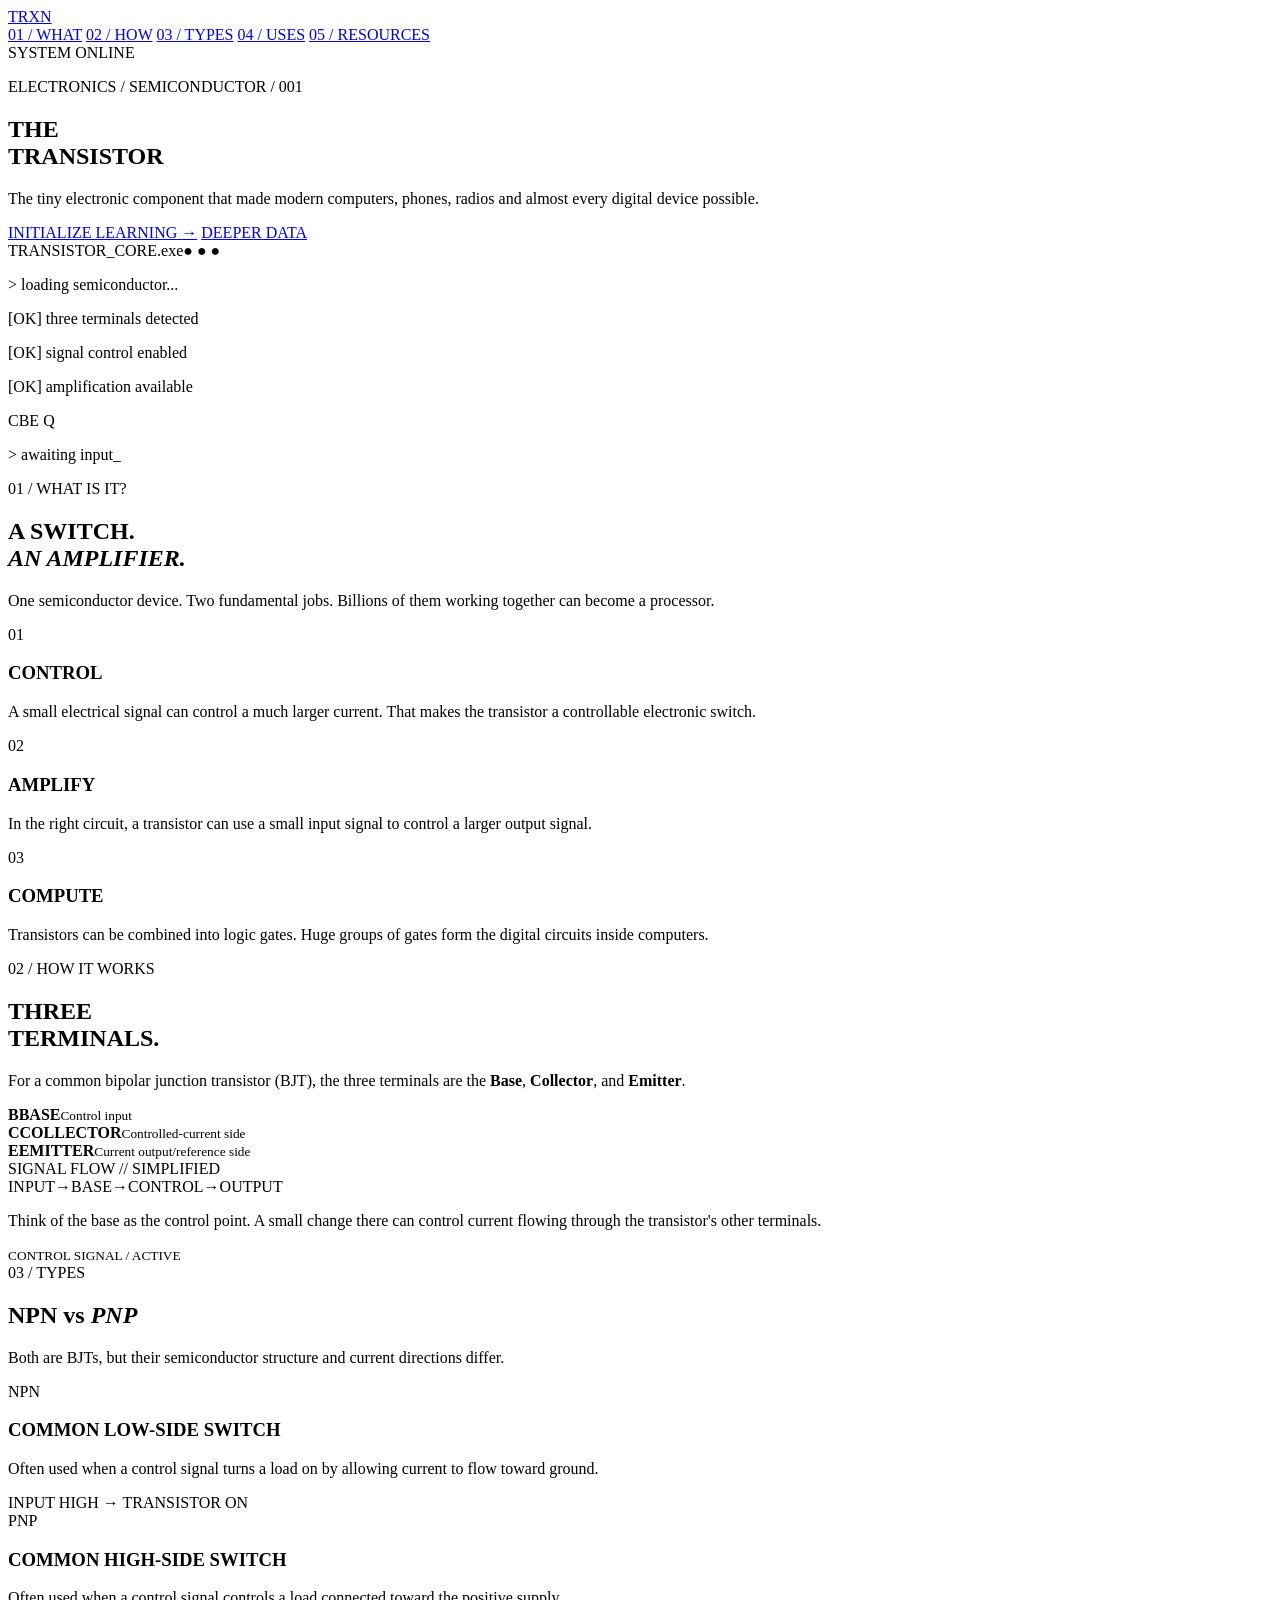
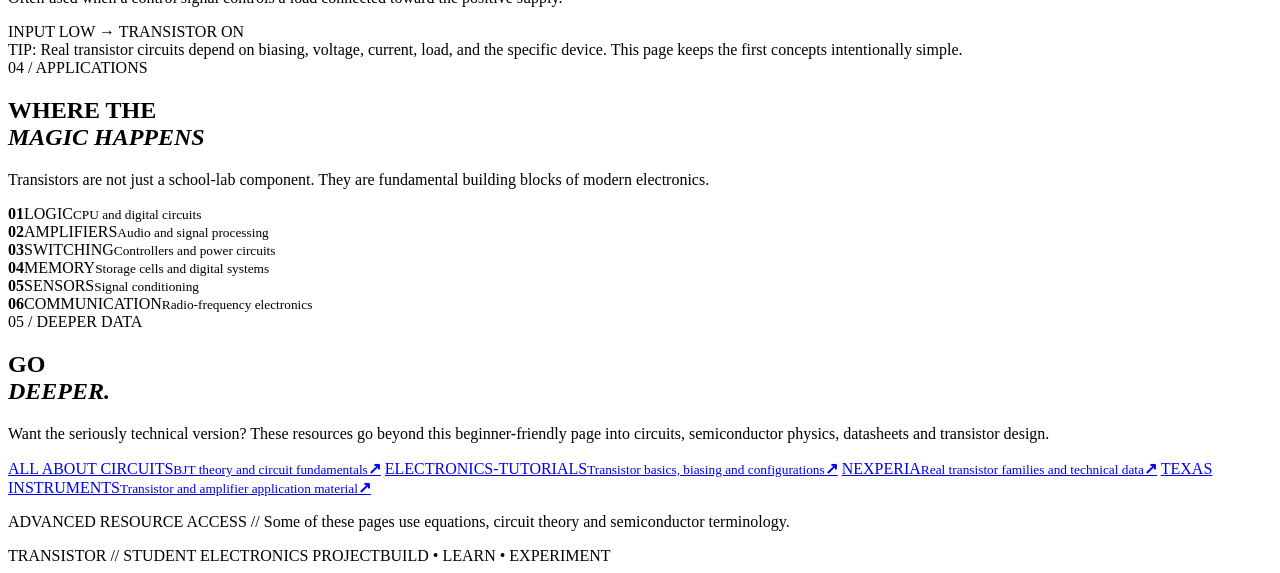
==== index.html @ f83e5922 "Build cyberpunk transistor info website" ====
<!doctype html>
<html lang="en">
<head>
  <meta charset="utf-8">
  <meta name="viewport" content="width=device-width, initial-scale=1">
  <meta name="description" content="A student-friendly interactive guide to transistors — what they are, how they work, NPN vs PNP, applications, and advanced resources.">
  <title>TRANSISTOR // ELECTRONICS CORE</title>
  <link rel="preconnect" href="https://fonts.googleapis.com">
  <link rel="preconnect" href="https://fonts.gstatic.com" crossorigin>
  <link href="https://fonts.googleapis.com/css2?family=Orbitron:wght@500;600;700;800&family=Space+Mono:wght@400;700&display=swap" rel="stylesheet">
  <link rel="stylesheet" href="style.css">
</head>
<body>
  <div class="scanlines" aria-hidden="true"></div>
  <div class="grid" aria-hidden="true"></div>

  <header class="topbar">
    <a class="brand" href="#top" aria-label="Transistor home">TR<span>XN</span></a>
    <nav>
      <a href="#what">01 / WHAT</a>
      <a href="#how">02 / HOW</a>
      <a href="#types">03 / TYPES</a>
      <a href="#uses">04 / USES</a>
      <a href="#resources">05 / RESOURCES</a>
    </nav>
    <div class="status"><i></i> SYSTEM ONLINE</div>
  </header>

  <main id="top">
    <section class="hero section-shell">
      <div class="hero-copy">
        <p class="eyebrow">ELECTRONICS / SEMICONDUCTOR / 001</p>
        <h1>THE<br><span>TRANSISTOR</span></h1>
        <p class="hero-text">The tiny electronic component that made modern computers, phones, radios and almost every digital device possible.</p>
        <div class="hero-actions">
          <a class="btn primary" href="#what">INITIALIZE LEARNING <b>→</b></a>
          <a class="btn" href="#resources">DEEPER DATA</a>
        </div>
      </div>
      <div class="hero-terminal">
        <div class="terminal-head"><span>TRANSISTOR_CORE.exe</span><span>● ● ●</span></div>
        <div class="terminal-body">
          <p><span class="prompt">&gt;</span> loading semiconductor...</p>
          <p><span class="ok">[OK]</span> three terminals detected</p>
          <p><span class="ok">[OK]</span> signal control enabled</p>
          <p><span class="ok">[OK]</span> amplification available</p>
          <div class="terminal-diagram" aria-label="Simplified transistor circuit diagram">
            <span class="wire w1"></span><span class="wire w2"></span><span class="wire w3"></span>
            <span class="node n1">C</span><span class="node n2">B</span><span class="node n3">E</span>
            <span class="component">Q</span>
          </div>
          <p class="cursor">&gt; awaiting input_</p>
        </div>
      </div>
    </section>

    <section id="what" class="content-section section-shell">
      <div class="section-label">01 / WHAT IS IT?</div>
      <div class="section-heading"><h2>A SWITCH.<br><em>AN AMPLIFIER.</em></h2><p>One semiconductor device. Two fundamental jobs. Billions of them working together can become a processor.</p></div>
      <div class="cards three">
        <article class="card accent-cyan"><span class="card-no">01</span><h3>CONTROL</h3><p>A small electrical signal can control a much larger current. That makes the transistor a controllable electronic switch.</p></article>
        <article class="card accent-purple"><span class="card-no">02</span><h3>AMPLIFY</h3><p>In the right circuit, a transistor can use a small input signal to control a larger output signal.</p></article>
        <article class="card accent-pink"><span class="card-no">03</span><h3>COMPUTE</h3><p>Transistors can be combined into logic gates. Huge groups of gates form the digital circuits inside computers.</p></article>
      </div>
    </section>

    <section id="how" class="content-section section-shell split">
      <div>
        <div class="section-label">02 / HOW IT WORKS</div>
        <h2>THREE<br><span>TERMINALS.</span></h2>
        <p class="lead">For a common bipolar junction transistor (BJT), the three terminals are the <strong>Base</strong>, <strong>Collector</strong>, and <strong>Emitter</strong>.</p>
        <div class="terminal-list">
          <div><b>B</b><span><strong>BASE</strong><small>Control input</small></span></div>
          <div><b>C</b><span><strong>COLLECTOR</strong><small>Controlled-current side</small></span></div>
          <div><b>E</b><span><strong>EMITTER</strong><small>Current output/reference side</small></span></div>
        </div>
      </div>
      <div class="explainer">
        <div class="explainer-top">SIGNAL FLOW // SIMPLIFIED</div>
        <div class="flow"><span>INPUT</span><b>→</b><span class="glow">BASE</span><b>→</b><span>CONTROL</span><b>→</b><span>OUTPUT</span></div>
        <p>Think of the base as the control point. A small change there can control current flowing through the transistor's other terminals.</p>
        <div class="meter"><span style="width:78%"></span></div>
        <small>CONTROL SIGNAL / ACTIVE</small>
      </div>
    </section>

    <section id="types" class="content-section section-shell">
      <div class="section-label">03 / TYPES</div>
      <div class="section-heading"><h2>NPN vs <em>PNP</em></h2><p>Both are BJTs, but their semiconductor structure and current directions differ.</p></div>
      <div class="compare">
        <article class="type-card"><div class="type-badge">NPN</div><h3>COMMON LOW-SIDE SWITCH</h3><p>Often used when a control signal turns a load on by allowing current to flow toward ground.</p><div class="mini-code">INPUT HIGH → TRANSISTOR ON</div></article>
        <article class="type-card"><div class="type-badge pnp">PNP</div><h3>COMMON HIGH-SIDE SWITCH</h3><p>Often used when a control signal controls a load connected toward the positive supply.</p><div class="mini-code">INPUT LOW → TRANSISTOR ON</div></article>
      </div>
      <div class="note">TIP: Real transistor circuits depend on biasing, voltage, current, load, and the specific device. This page keeps the first concepts intentionally simple.</div>
    </section>

    <section id="uses" class="content-section section-shell">
      <div class="section-label">04 / APPLICATIONS</div>
      <div class="section-heading"><h2>WHERE THE<br><em>MAGIC HAPPENS</em></h2><p>Transistors are not just a school-lab component. They are fundamental building blocks of modern electronics.</p></div>
      <div class="use-grid">
        <div class="use"><b>01</b><span>LOGIC</span><small>CPU and digital circuits</small></div>
        <div class="use"><b>02</b><span>AMPLIFIERS</span><small>Audio and signal processing</small></div>
        <div class="use"><b>03</b><span>SWITCHING</span><small>Controllers and power circuits</small></div>
        <div class="use"><b>04</b><span>MEMORY</span><small>Storage cells and digital systems</small></div>
        <div class="use"><b>05</b><span>SENSORS</span><small>Signal conditioning</small></div>
        <div class="use"><b>06</b><span>COMMUNICATION</span><small>Radio-frequency electronics</small></div>
      </div>
    </section>

    <section id="resources" class="content-section section-shell resources">
      <div class="section-label">05 / DEEPER DATA</div>
      <div class="section-heading"><h2>GO<br><em>DEEPER.</em></h2><p>Want the seriously technical version? These resources go beyond this beginner-friendly page into circuits, semiconductor physics, datasheets and transistor design.</p></div>
      <div class="resource-list">
        <a href="https://www.allaboutcircuits.com/textbook/semiconductors/chpt-4/bipolar-junction-transistors-bjt/" target="_blank" rel="noopener noreferrer"><span>ALL ABOUT CIRCUITS</span><small>BJT theory and circuit fundamentals</small><b>↗</b></a>
        <a href="https://www.electronics-tutorials.ws/transistor/tran_1.html" target="_blank" rel="noopener noreferrer"><span>ELECTRONICS-TUTORIALS</span><small>Transistor basics, biasing and configurations</small><b>↗</b></a>
        <a href="https://www.nexperia.com/products/bipolar-transistors.html" target="_blank" rel="noopener noreferrer"><span>NEXPERIA</span><small>Real transistor families and technical data</small><b>↗</b></a>
        <a href="https://www.ti.com/lit/pdf/sboa122" target="_blank" rel="noopener noreferrer"><span>TEXAS INSTRUMENTS</span><small>Transistor and amplifier application material</small><b>↗</b></a>
      </div>
      <p class="advanced-warning">ADVANCED RESOURCE ACCESS // Some of these pages use equations, circuit theory and semiconductor terminology.</p>
    </section>
  </main>

  <footer class="footer section-shell"><span>TRANSISTOR // STUDENT ELECTRONICS PROJECT</span><span>BUILD • LEARN • EXPERIMENT</span></footer>
  <script src="script.js"></script>
</body>
</html>
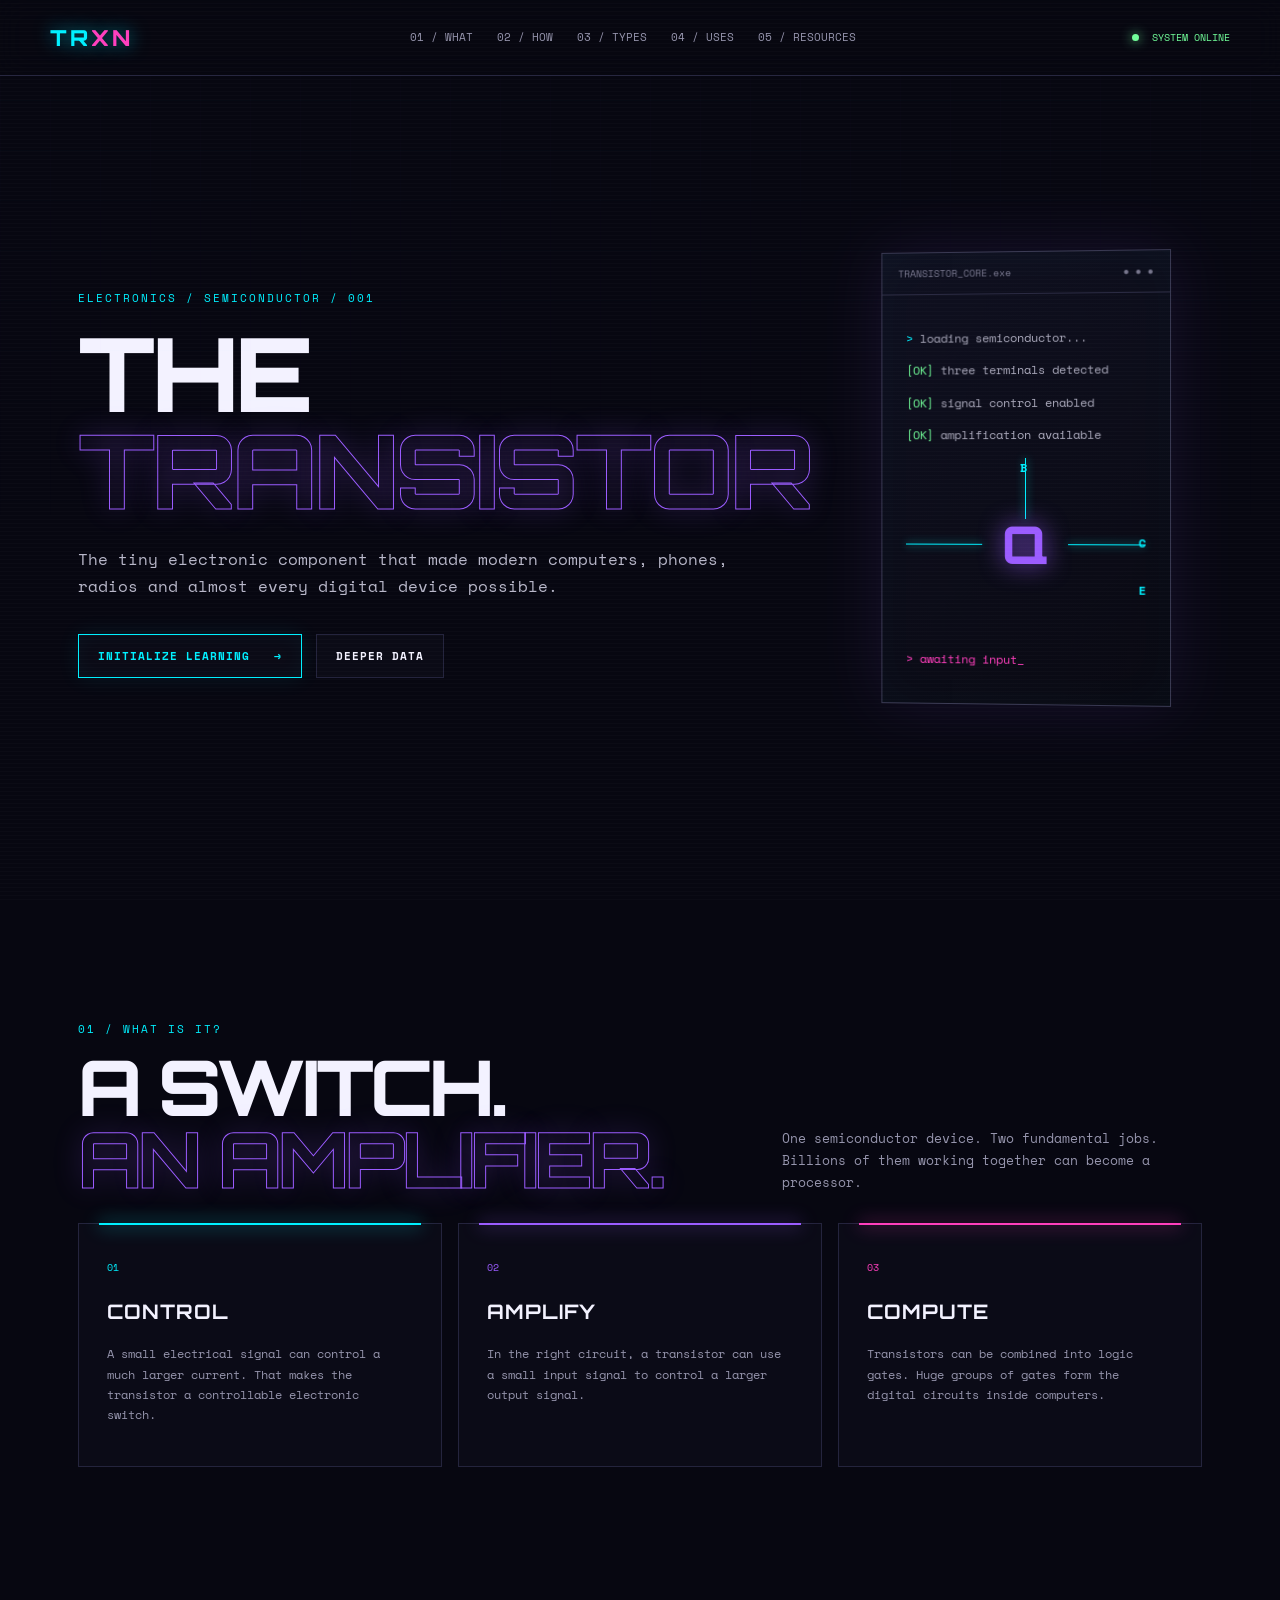
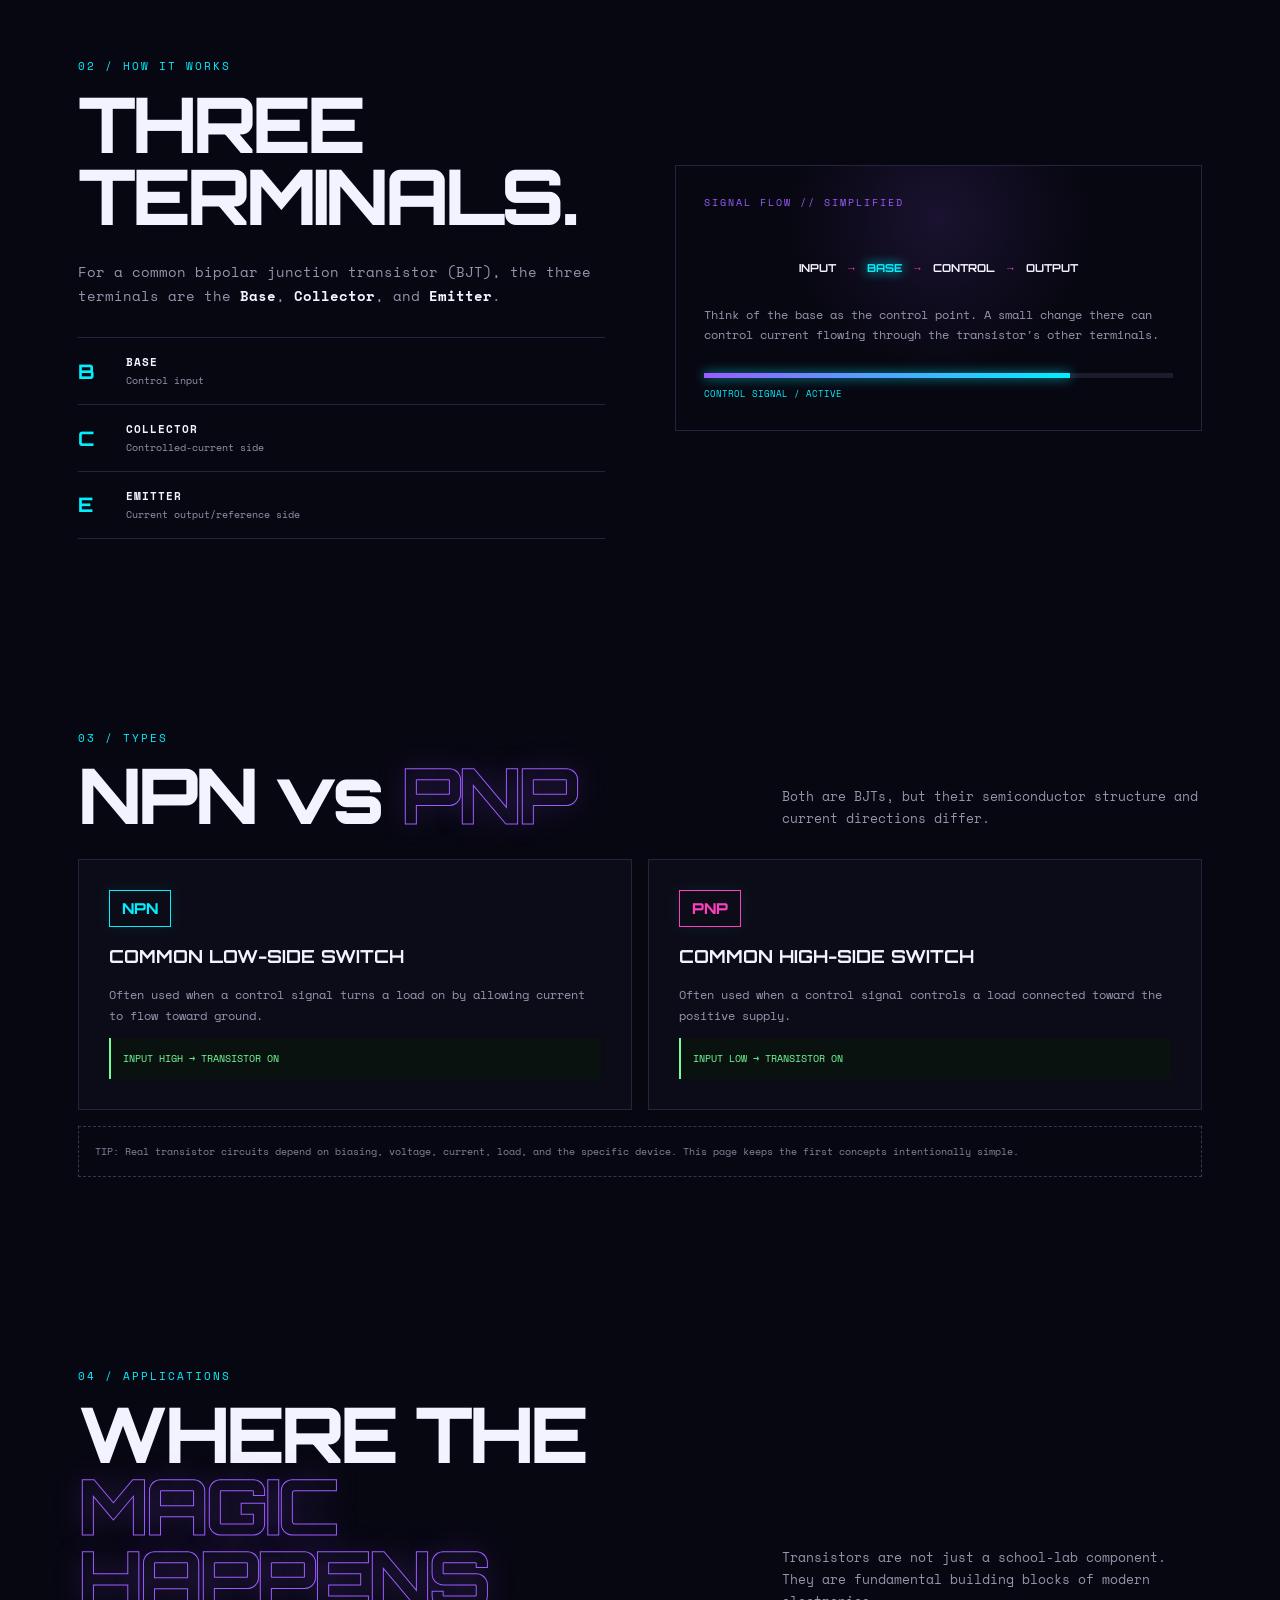
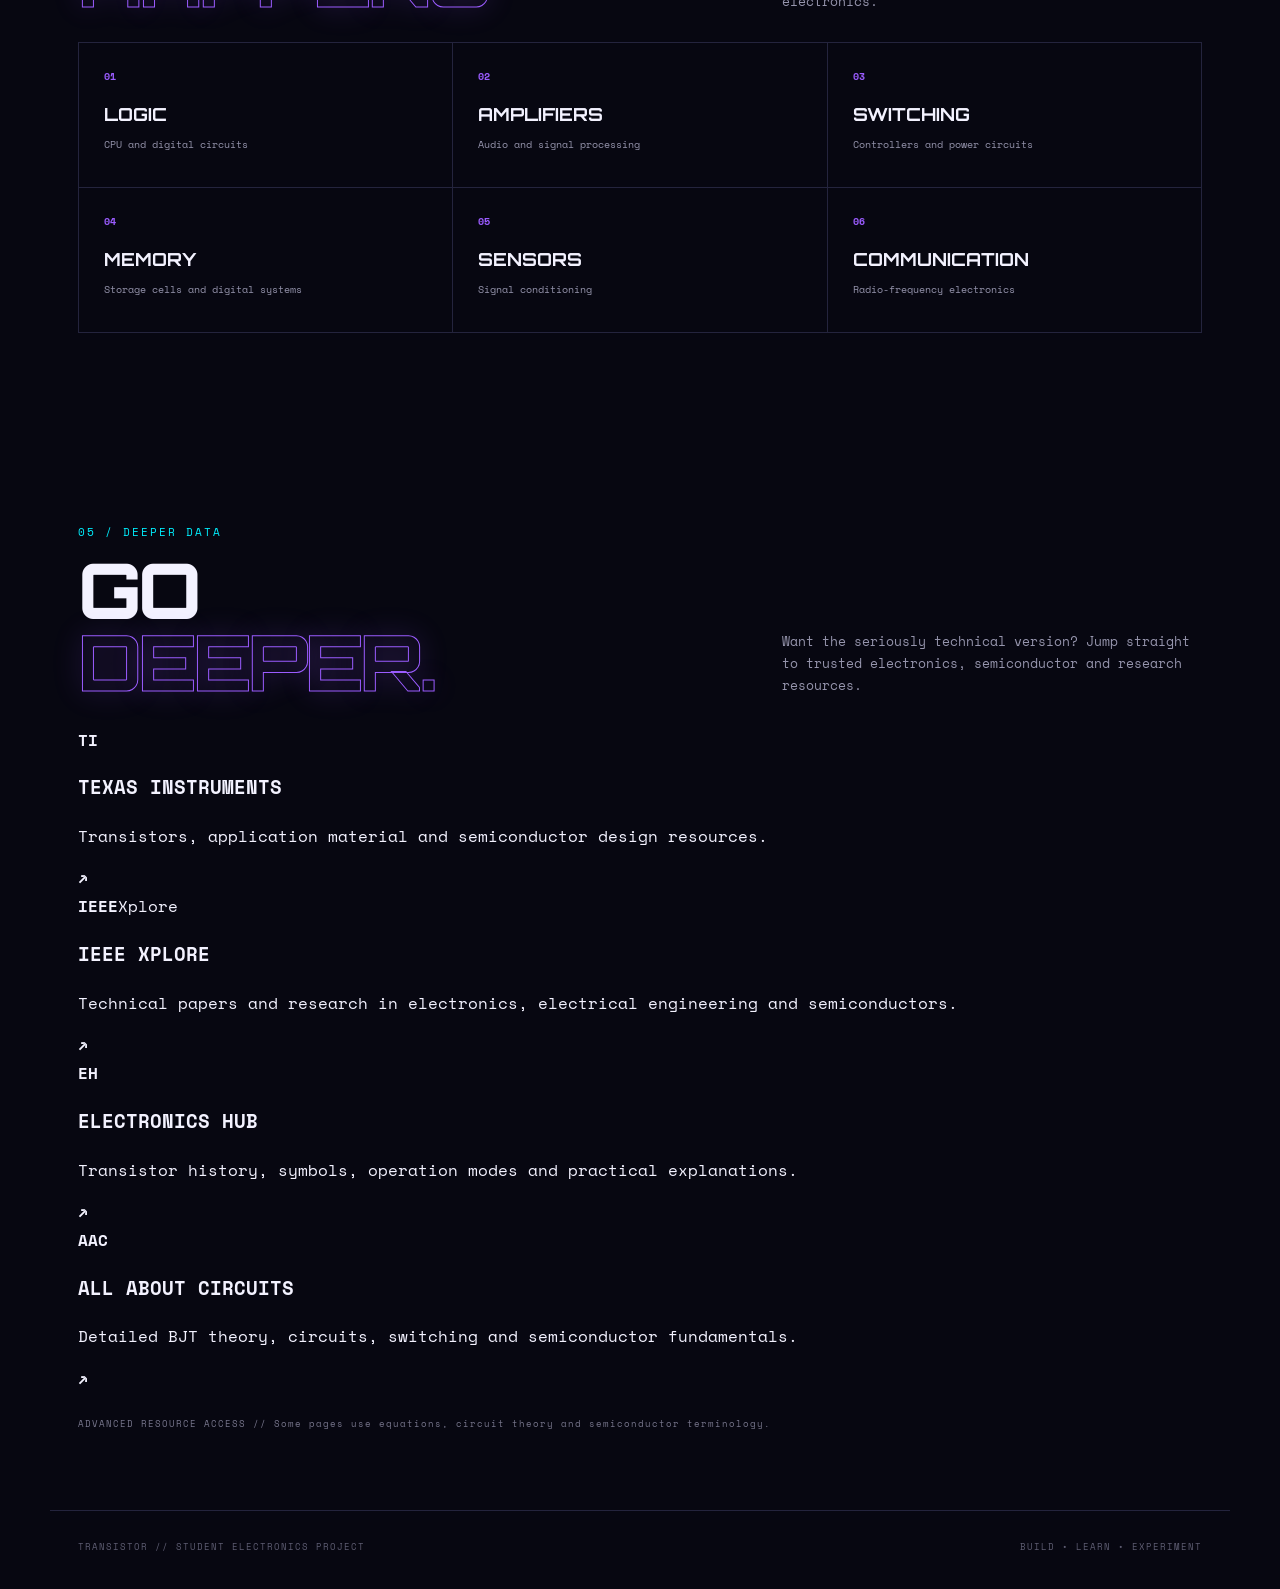
==== commit c97cd97a: "Restore cyberpunk resource cards with recognizable source logos" ====
--- a/index.html
+++ b/index.html
@@ -11,116 +11,19 @@
   <link rel="stylesheet" href="style.css">
 </head>
 <body>
-  <div class="scanlines" aria-hidden="true"></div>
-  <div class="grid" aria-hidden="true"></div>
-
-  <header class="topbar">
-    <a class="brand" href="#top" aria-label="Transistor home">TR<span>XN</span></a>
-    <nav>
-      <a href="#what">01 / WHAT</a>
-      <a href="#how">02 / HOW</a>
-      <a href="#types">03 / TYPES</a>
-      <a href="#uses">04 / USES</a>
-      <a href="#resources">05 / RESOURCES</a>
-    </nav>
-    <div class="status"><i></i> SYSTEM ONLINE</div>
-  </header>
-
+  <div class="scanlines" aria-hidden="true"></div><div class="grid" aria-hidden="true"></div>
+  <header class="topbar"><a class="brand" href="#top">TR<span>XN</span></a><nav><a href="#what">01 / WHAT</a><a href="#how">02 / HOW</a><a href="#types">03 / TYPES</a><a href="#uses">04 / USES</a><a href="#resources">05 / RESOURCES</a></nav><div class="status"><i></i> SYSTEM ONLINE</div></header>
   <main id="top">
-    <section class="hero section-shell">
-      <div class="hero-copy">
-        <p class="eyebrow">ELECTRONICS / SEMICONDUCTOR / 001</p>
-        <h1>THE<br><span>TRANSISTOR</span></h1>
-        <p class="hero-text">The tiny electronic component that made modern computers, phones, radios and almost every digital device possible.</p>
-        <div class="hero-actions">
-          <a class="btn primary" href="#what">INITIALIZE LEARNING <b>→</b></a>
-          <a class="btn" href="#resources">DEEPER DATA</a>
-        </div>
-      </div>
-      <div class="hero-terminal">
-        <div class="terminal-head"><span>TRANSISTOR_CORE.exe</span><span>● ● ●</span></div>
-        <div class="terminal-body">
-          <p><span class="prompt">&gt;</span> loading semiconductor...</p>
-          <p><span class="ok">[OK]</span> three terminals detected</p>
-          <p><span class="ok">[OK]</span> signal control enabled</p>
-          <p><span class="ok">[OK]</span> amplification available</p>
-          <div class="terminal-diagram" aria-label="Simplified transistor circuit diagram">
-            <span class="wire w1"></span><span class="wire w2"></span><span class="wire w3"></span>
-            <span class="node n1">C</span><span class="node n2">B</span><span class="node n3">E</span>
-            <span class="component">Q</span>
-          </div>
-          <p class="cursor">&gt; awaiting input_</p>
-        </div>
-      </div>
-    </section>
-
-    <section id="what" class="content-section section-shell">
-      <div class="section-label">01 / WHAT IS IT?</div>
-      <div class="section-heading"><h2>A SWITCH.<br><em>AN AMPLIFIER.</em></h2><p>One semiconductor device. Two fundamental jobs. Billions of them working together can become a processor.</p></div>
-      <div class="cards three">
-        <article class="card accent-cyan"><span class="card-no">01</span><h3>CONTROL</h3><p>A small electrical signal can control a much larger current. That makes the transistor a controllable electronic switch.</p></article>
-        <article class="card accent-purple"><span class="card-no">02</span><h3>AMPLIFY</h3><p>In the right circuit, a transistor can use a small input signal to control a larger output signal.</p></article>
-        <article class="card accent-pink"><span class="card-no">03</span><h3>COMPUTE</h3><p>Transistors can be combined into logic gates. Huge groups of gates form the digital circuits inside computers.</p></article>
-      </div>
-    </section>
-
-    <section id="how" class="content-section section-shell split">
-      <div>
-        <div class="section-label">02 / HOW IT WORKS</div>
-        <h2>THREE<br><span>TERMINALS.</span></h2>
-        <p class="lead">For a common bipolar junction transistor (BJT), the three terminals are the <strong>Base</strong>, <strong>Collector</strong>, and <strong>Emitter</strong>.</p>
-        <div class="terminal-list">
-          <div><b>B</b><span><strong>BASE</strong><small>Control input</small></span></div>
-          <div><b>C</b><span><strong>COLLECTOR</strong><small>Controlled-current side</small></span></div>
-          <div><b>E</b><span><strong>EMITTER</strong><small>Current output/reference side</small></span></div>
-        </div>
-      </div>
-      <div class="explainer">
-        <div class="explainer-top">SIGNAL FLOW // SIMPLIFIED</div>
-        <div class="flow"><span>INPUT</span><b>→</b><span class="glow">BASE</span><b>→</b><span>CONTROL</span><b>→</b><span>OUTPUT</span></div>
-        <p>Think of the base as the control point. A small change there can control current flowing through the transistor's other terminals.</p>
-        <div class="meter"><span style="width:78%"></span></div>
-        <small>CONTROL SIGNAL / ACTIVE</small>
-      </div>
-    </section>
-
-    <section id="types" class="content-section section-shell">
-      <div class="section-label">03 / TYPES</div>
-      <div class="section-heading"><h2>NPN vs <em>PNP</em></h2><p>Both are BJTs, but their semiconductor structure and current directions differ.</p></div>
-      <div class="compare">
-        <article class="type-card"><div class="type-badge">NPN</div><h3>COMMON LOW-SIDE SWITCH</h3><p>Often used when a control signal turns a load on by allowing current to flow toward ground.</p><div class="mini-code">INPUT HIGH → TRANSISTOR ON</div></article>
-        <article class="type-card"><div class="type-badge pnp">PNP</div><h3>COMMON HIGH-SIDE SWITCH</h3><p>Often used when a control signal controls a load connected toward the positive supply.</p><div class="mini-code">INPUT LOW → TRANSISTOR ON</div></article>
-      </div>
-      <div class="note">TIP: Real transistor circuits depend on biasing, voltage, current, load, and the specific device. This page keeps the first concepts intentionally simple.</div>
-    </section>
-
-    <section id="uses" class="content-section section-shell">
-      <div class="section-label">04 / APPLICATIONS</div>
-      <div class="section-heading"><h2>WHERE THE<br><em>MAGIC HAPPENS</em></h2><p>Transistors are not just a school-lab component. They are fundamental building blocks of modern electronics.</p></div>
-      <div class="use-grid">
-        <div class="use"><b>01</b><span>LOGIC</span><small>CPU and digital circuits</small></div>
-        <div class="use"><b>02</b><span>AMPLIFIERS</span><small>Audio and signal processing</small></div>
-        <div class="use"><b>03</b><span>SWITCHING</span><small>Controllers and power circuits</small></div>
-        <div class="use"><b>04</b><span>MEMORY</span><small>Storage cells and digital systems</small></div>
-        <div class="use"><b>05</b><span>SENSORS</span><small>Signal conditioning</small></div>
-        <div class="use"><b>06</b><span>COMMUNICATION</span><small>Radio-frequency electronics</small></div>
-      </div>
-    </section>
-
-    <section id="resources" class="content-section section-shell resources">
-      <div class="section-label">05 / DEEPER DATA</div>
-      <div class="section-heading"><h2>GO<br><em>DEEPER.</em></h2><p>Want the seriously technical version? These resources go beyond this beginner-friendly page into circuits, semiconductor physics, datasheets and transistor design.</p></div>
-      <div class="resource-list">
-        <a href="https://www.allaboutcircuits.com/textbook/semiconductors/chpt-4/bipolar-junction-transistors-bjt/" target="_blank" rel="noopener noreferrer"><span>ALL ABOUT CIRCUITS</span><small>BJT theory and circuit fundamentals</small><b>↗</b></a>
-        <a href="https://www.electronics-tutorials.ws/transistor/tran_1.html" target="_blank" rel="noopener noreferrer"><span>ELECTRONICS-TUTORIALS</span><small>Transistor basics, biasing and configurations</small><b>↗</b></a>
-        <a href="https://www.nexperia.com/products/bipolar-transistors.html" target="_blank" rel="noopener noreferrer"><span>NEXPERIA</span><small>Real transistor families and technical data</small><b>↗</b></a>
-        <a href="https://www.ti.com/lit/pdf/sboa122" target="_blank" rel="noopener noreferrer"><span>TEXAS INSTRUMENTS</span><small>Transistor and amplifier application material</small><b>↗</b></a>
-      </div>
-      <p class="advanced-warning">ADVANCED RESOURCE ACCESS // Some of these pages use equations, circuit theory and semiconductor terminology.</p>
-    </section>
-  </main>
-
-  <footer class="footer section-shell"><span>TRANSISTOR // STUDENT ELECTRONICS PROJECT</span><span>BUILD • LEARN • EXPERIMENT</span></footer>
-  <script src="script.js"></script>
-</body>
-</html>
+    <section class="hero section-shell"><div class="hero-copy"><p class="eyebrow">ELECTRONICS / SEMICONDUCTOR / 001</p><h1>THE<br><span>TRANSISTOR</span></h1><p class="hero-text">The tiny electronic component that made modern computers, phones, radios and almost every digital device possible.</p><div class="hero-actions"><a class="btn primary" href="#what">INITIALIZE LEARNING <b>→</b></a><a class="btn" href="#resources">DEEPER DATA</a></div></div><div class="hero-terminal"><div class="terminal-head"><span>TRANSISTOR_CORE.exe</span><span>● ● ●</span></div><div class="terminal-body"><p><span class="prompt">&gt;</span> loading semiconductor...</p><p><span class="ok">[OK]</span> three terminals detected</p><p><span class="ok">[OK]</span> signal control enabled</p><p><span class="ok">[OK]</span> amplification available</p><div class="terminal-diagram"><span class="wire w1"></span><span class="wire w2"></span><span class="wire w3"></span><span class="node n1">C</span><span class="node n2">B</span><span class="node n3">E</span><span class="component">Q</span></div><p class="cursor">&gt; awaiting input_</p></div></div></section>
+    <section id="what" class="content-section section-shell"><div class="section-label">01 / WHAT IS IT?</div><div class="section-heading"><h2>A SWITCH.<br><em>AN AMPLIFIER.</em></h2><p>One semiconductor device. Two fundamental jobs. Billions of them working together can become a processor.</p></div><div class="cards three"><article class="card accent-cyan"><span class="card-no">01</span><h3>CONTROL</h3><p>A small electrical signal can control a much larger current. That makes the transistor a controllable electronic switch.</p></article><article class="card accent-purple"><span class="card-no">02</span><h3>AMPLIFY</h3><p>In the right circuit, a transistor can use a small input signal to control a larger output signal.</p></article><article class="card accent-pink"><span class="card-no">03</span><h3>COMPUTE</h3><p>Transistors can be combined into logic gates. Huge groups of gates form the digital circuits inside computers.</p></article></div></section>
+    <section id="how" class="content-section section-shell split"><div><div class="section-label">02 / HOW IT WORKS</div><h2>THREE<br><span>TERMINALS.</span></h2><p class="lead">For a common bipolar junction transistor (BJT), the three terminals are the <strong>Base</strong>, <strong>Collector</strong>, and <strong>Emitter</strong>.</p><div class="terminal-list"><div><b>B</b><span><strong>BASE</strong><small>Control input</small></span></div><div><b>C</b><span><strong>COLLECTOR</strong><small>Controlled-current side</small></span></div><div><b>E</b><span><strong>EMITTER</strong><small>Current output/reference side</small></span></div></div></div><div class="explainer"><div class="explainer-top">SIGNAL FLOW // SIMPLIFIED</div><div class="flow"><span>INPUT</span><b>→</b><span class="glow">BASE</span><b>→</b><span>CONTROL</span><b>→</b><span>OUTPUT</span></div><p>Think of the base as the control point. A small change there can control current flowing through the transistor's other terminals.</p><div class="meter"><span style="width:78%"></span></div><small>CONTROL SIGNAL / ACTIVE</small></div></section>
+    <section id="types" class="content-section section-shell"><div class="section-label">03 / TYPES</div><div class="section-heading"><h2>NPN vs <em>PNP</em></h2><p>Both are BJTs, but their semiconductor structure and current directions differ.</p></div><div class="compare"><article class="type-card"><div class="type-badge">NPN</div><h3>COMMON LOW-SIDE SWITCH</h3><p>Often used when a control signal turns a load on by allowing current to flow toward ground.</p><div class="mini-code">INPUT HIGH → TRANSISTOR ON</div></article><article class="type-card"><div class="type-badge pnp">PNP</div><h3>COMMON HIGH-SIDE SWITCH</h3><p>Often used when a control signal controls a load connected toward the positive supply.</p><div class="mini-code">INPUT LOW → TRANSISTOR ON</div></article></div><div class="note">TIP: Real transistor circuits depend on biasing, voltage, current, load, and the specific device. This page keeps the first concepts intentionally simple.</div></section>
+    <section id="uses" class="content-section section-shell"><div class="section-label">04 / APPLICATIONS</div><div class="section-heading"><h2>WHERE THE<br><em>MAGIC HAPPENS</em></h2><p>Transistors are not just a school-lab component. They are fundamental building blocks of modern electronics.</p></div><div class="use-grid"><div class="use"><b>01</b><span>LOGIC</span><small>CPU and digital circuits</small></div><div class="use"><b>02</b><span>AMPLIFIERS</span><small>Audio and signal processing</small></div><div class="use"><b>03</b><span>SWITCHING</span><small>Controllers and power circuits</small></div><div class="use"><b>04</b><span>MEMORY</span><small>Storage cells and digital systems</small></div><div class="use"><b>05</b><span>SENSORS</span><small>Signal conditioning</small></div><div class="use"><b>06</b><span>COMMUNICATION</span><small>Radio-frequency electronics</small></div></div></section>
+    <section id="resources" class="content-section section-shell resources"><div class="section-label">05 / DEEPER DATA</div><div class="section-heading"><h2>GO<br><em>DEEPER.</em></h2><p>Want the seriously technical version? Jump straight to trusted electronics, semiconductor and research resources.</p></div><div class="resource-cards">
+      <a class="resource-card ti" href="https://www.ti.com/product-category/passive-discrete/transistors/overview.html" target="_blank" rel="noopener noreferrer"><div class="resource-logo"><strong>TI</strong></div><div><h3>TEXAS INSTRUMENTS</h3><p>Transistors, application material and semiconductor design resources.</p></div><b>↗</b></a>
+      <a class="resource-card ieee" href="https://ieeexplore.ieee.org/" target="_blank" rel="noopener noreferrer"><div class="resource-logo"><strong>IEEE</strong><span>Xplore</span></div><div><h3>IEEE XPLORE</h3><p>Technical papers and research in electronics, electrical engineering and semiconductors.</p></div><b>↗</b></a>
+      <a class="resource-card hub" href="https://www.electronicshub.org/introduction-to-transistors/" target="_blank" rel="noopener noreferrer"><div class="resource-logo"><strong>EH</strong></div><div><h3>ELECTRONICS HUB</h3><p>Transistor history, symbols, operation modes and practical explanations.</p></div><b>↗</b></a>
+      <a class="resource-card aac" href="https://www.allaboutcircuits.com/textbook/semiconductors/chpt-4/bipolar-junction-transistors-bjt/" target="_blank" rel="noopener noreferrer"><div class="resource-logo"><strong>AAC</strong></div><div><h3>ALL ABOUT CIRCUITS</h3><p>Detailed BJT theory, circuits, switching and semiconductor fundamentals.</p></div><b>↗</b></a>
+    </div><p class="advanced-warning">ADVANCED RESOURCE ACCESS // Some pages use equations, circuit theory and semiconductor terminology.</p></section>
+  </main><footer class="footer section-shell"><span>TRANSISTOR // STUDENT ELECTRONICS PROJECT</span><span>BUILD • LEARN • EXPERIMENT</span></footer><script src="script.js"></script>
+</body></html>
--- a/style.css
+++ b/style.css
@@ -0,0 +1 @@
+:root{--bg:#070711;--panel:#0d0d1a;--line:#24243d;--text:#f3f2ff;--muted:#9695ad;--cyan:#00f0ff;--purple:#9b5cff;--pink:#ff3fbd;--green:#72ff9a;--max:1180px}*{box-sizing:border-box}html{scroll-behavior:smooth}body{margin:0;background:var(--bg);color:var(--text);font-family:'Space Mono',monospace;line-height:1.7;overflow-x:hidden}a{color:inherit;text-decoration:none}.scanlines{position:fixed;inset:0;pointer-events:none;z-index:20;background:repeating-linear-gradient(0deg,rgba(255,255,255,.015) 0,rgba(255,255,255,.015) 1px,transparent 1px,transparent 4px);mix-blend-mode:screen}.grid{position:fixed;inset:0;pointer-events:none;opacity:.18;background-image:linear-gradient(rgba(0,240,255,.09) 1px,transparent 1px),linear-gradient(90deg,rgba(155,92,255,.09) 1px,transparent 1px);background-size:50px 50px;mask-image:linear-gradient(to bottom,black,transparent 75%)}.section-shell{max-width:var(--max);margin:auto;padding-left:28px;padding-right:28px}.topbar{height:76px;display:flex;align-items:center;justify-content:space-between;border-bottom:1px solid var(--line);padding:0 max(28px,calc((100vw - var(--max))/2));position:sticky;top:0;z-index:15;background:rgba(7,7,17,.86);backdrop-filter:blur(14px)}.brand{font:800 22px Orbitron;letter-spacing:3px;color:var(--cyan);text-shadow:0 0 18px rgba(0,240,255,.6)}.brand span{color:var(--pink)}nav{display:flex;gap:24px;font-size:11px;color:var(--muted)}nav a:hover{color:var(--cyan)}.status{font-size:10px;color:var(--green);white-space:nowrap}.status i{display:inline-block;width:7px;height:7px;background:var(--green);border-radius:50%;box-shadow:0 0 12px var(--green);margin-right:7px}.hero{min-height:calc(100vh - 76px);display:grid;grid-template-columns:1.1fr .9fr;gap:70px;align-items:center;padding-top:70px;padding-bottom:90px}.eyebrow,.section-label{font-size:11px;color:var(--cyan);letter-spacing:2px}.hero h1,.content-section h2{font:800 clamp(50px,8vw,105px)/.94 Orbitron;letter-spacing:-4px;margin:18px 0 28px}.hero h1 span,.content-section h2 em{font-style:normal;color:transparent;-webkit-text-stroke:1px var(--purple);text-shadow:0 0 30px rgba(155,92,255,.2)}.hero-text{max-width:650px;color:#b8b7c9;font-size:16px}.hero-actions{display:flex;gap:14px;margin-top:34px;flex-wrap:wrap}.btn{border:1px solid var(--line);padding:13px 19px;font:700 11px 'Space Mono';letter-spacing:1px;background:#0b0b16}.btn:hover{border-color:var(--cyan);box-shadow:0 0 22px rgba(0,240,255,.14)}.btn.primary{border-color:var(--cyan);color:var(--cyan);box-shadow:inset 0 0 20px rgba(0,240,255,.04),0 0 22px rgba(0,240,255,.08)}.btn.primary b{margin-left:16px}.hero-terminal{border:1px solid #393952;background:linear-gradient(145deg,#0f1020,#090912);box-shadow:0 0 60px rgba(155,92,255,.1),inset 0 0 50px rgba(0,240,255,.025);transform:perspective(900px) rotateY(-3deg)}.terminal-head{display:flex;justify-content:space-between;padding:12px 16px;border-bottom:1px solid #2b2b43;color:#77768d;font-size:10px}.terminal-body{padding:22px 24px;color:#aaa9bb;font-size:12px}.prompt,.ok{color:var(--cyan)}.ok{color:var(--green)}.terminal-diagram{height:180px;position:relative;margin:12px 0}.component{position:absolute;left:50%;top:48%;transform:translate(-50%,-50%);font:800 52px Orbitron;color:var(--purple);text-shadow:0 0 25px rgba(155,92,255,.8)}.wire{position:absolute;background:var(--cyan);box-shadow:0 0 9px var(--cyan)}.w1{width:32%;height:1px;left:0;top:48%}.w2{width:1px;height:34%;left:50%;top:0}.w3{width:32%;height:1px;right:0;top:48%}.node{position:absolute;color:var(--cyan);font-weight:bold}.n1{right:0;top:42%}.n2{left:48%;top:0}.n3{right:0;top:54%;transform:translateY(25px)}.cursor{color:var(--pink);animation:blink 1s steps(2,end) infinite}@keyframes blink{50%{opacity:.3}}.content-section{padding-top:120px;padding-bottom:70px}.section-heading{display:flex;align-items:end;justify-content:space-between;gap:50px}.section-heading p{max-width:420px;color:var(--muted);font-size:13px;margin-bottom:30px}.content-section h2{font-size:clamp(42px,6vw,78px);margin-top:12px}.cards{display:grid;gap:16px}.cards.three{grid-template-columns:repeat(3,1fr)}.card{background:rgba(13,13,26,.8);border:1px solid var(--line);padding:28px;min-height:220px;position:relative}.card:before{content:'';position:absolute;top:-1px;left:20px;right:20px;height:2px;background:currentColor;box-shadow:0 0 18px currentColor}.accent-cyan{color:var(--cyan)}.accent-purple{color:var(--purple)}.accent-pink{color:var(--pink)}.card h3{font:700 20px Orbitron;color:var(--text);letter-spacing:1px}.card p{color:var(--muted);font-size:12px}.card-no{font-size:10px;color:currentColor}.split{display:grid;grid-template-columns:1fr 1fr;gap:70px;align-items:center}.lead{color:var(--muted);font-size:14px;max-width:560px}.lead strong{color:var(--text)}.terminal-list{margin-top:30px;border-top:1px solid var(--line)}.terminal-list>div{display:flex;align-items:center;gap:18px;padding:15px 0;border-bottom:1px solid var(--line)}.terminal-list b{font:700 20px Orbitron;color:var(--cyan);width:30px}.terminal-list span{display:grid}.terminal-list strong{font-size:11px;letter-spacing:1px}.terminal-list small{color:var(--muted);font-size:10px}.explainer{border:1px solid var(--line);padding:28px;background:radial-gradient(circle at 50% 20%,rgba(155,92,255,.13),transparent 45%)}.explainer-top{font-size:10px;color:var(--purple);letter-spacing:2px}.flow{display:flex;align-items:center;justify-content:center;gap:10px;flex-wrap:wrap;margin:50px 0 30px;font:700 11px Orbitron}.flow b{color:var(--pink)}.flow .glow{color:var(--cyan);text-shadow:0 0 12px var(--cyan)}.explainer p{font-size:12px;color:var(--muted)}.meter{height:5px;background:#1c1c2d;margin-top:28px}.meter span{display:block;height:100%;background:linear-gradient(90deg,var(--purple),var(--cyan));box-shadow:0 0 12px rgba(0,240,255,.7)}.explainer>small{display:block;margin-top:8px;color:var(--cyan);font-size:9px}.compare{display:grid;grid-template-columns:1fr 1fr;gap:16px}.type-card{padding:30px;border:1px solid var(--line);background:#0c0c18}.type-badge{display:inline-block;padding:8px 12px;border:1px solid var(--cyan);color:var(--cyan);font:800 15px Orbitron;box-shadow:0 0 18px rgba(0,240,255,.08)}.type-badge.pnp{border-color:var(--pink);color:var(--pink)}.type-card h3{font:700 18px Orbitron}.type-card p{font-size:12px;color:var(--muted)}.mini-code{font-size:10px;color:var(--green);padding:12px;border-left:2px solid var(--green);background:#0a1210}.note{margin-top:16px;border:1px dashed #35354e;padding:16px;color:#858499;font-size:10px}.use-grid{display:grid;grid-template-columns:repeat(3,1fr);border-top:1px solid var(--line);border-left:1px solid var(--line)}.use{padding:25px;border-right:1px solid var(--line);border-bottom:1px solid var(--line);min-height:145px}.use b{display:block;color:var(--purple);font-size:10px}.use span{display:block;font:700 18px Orbitron;margin:18px 0 4px}.use small{color:var(--muted);font-size:10px}.resource-list{border-top:1px solid var(--line)}.resource-list a{display:grid;grid-template-columns:1fr 1.3fr 30px;align-items:center;gap:20px;padding:20px 0;border-bottom:1px solid var(--line)}.resource-list a:hover{padding-left:12px;border-color:var(--cyan);color:var(--cyan);transition:.2s}.resource-list span{font:700 13px Orbitron}.resource-list small{color:var(--muted);font-size:10px}.resource-list b{font-size:20px;text-align:right}.advanced-warning{font-size:9px;color:#77768c;letter-spacing:1px;margin-top:22px}.footer{border-top:1px solid var(--line);padding-top:28px;padding-bottom:35px;display:flex;justify-content:space-between;color:#5e5d72;font-size:9px;letter-spacing:1px}@media(max-width:850px){nav{display:none}.status{font-size:8px}.hero{grid-template-columns:1fr;gap:35px;padding-top:55px}.hero-terminal{transform:none}.section-heading{display:block}.cards.three,.compare,.use-grid,.split{grid-template-columns:1fr}.content-section{padding-top:85px}.resource-list a{grid-template-columns:1fr 30px}.resource-list small{display:none}.footer{display:block}.footer span{display:block;margin-bottom:8px}}@media(max-width:480px){.section-shell{padding-left:18px;padding-right:18px}.topbar{padding:0 18px}.hero h1{font-size:52px}.content-section h2{font-size:43px;letter-spacing:-2px}.hero-text{font-size:13px}.hero-actions{display:grid}.btn{text-align:center}.terminal-body{padding:18px 14px}}
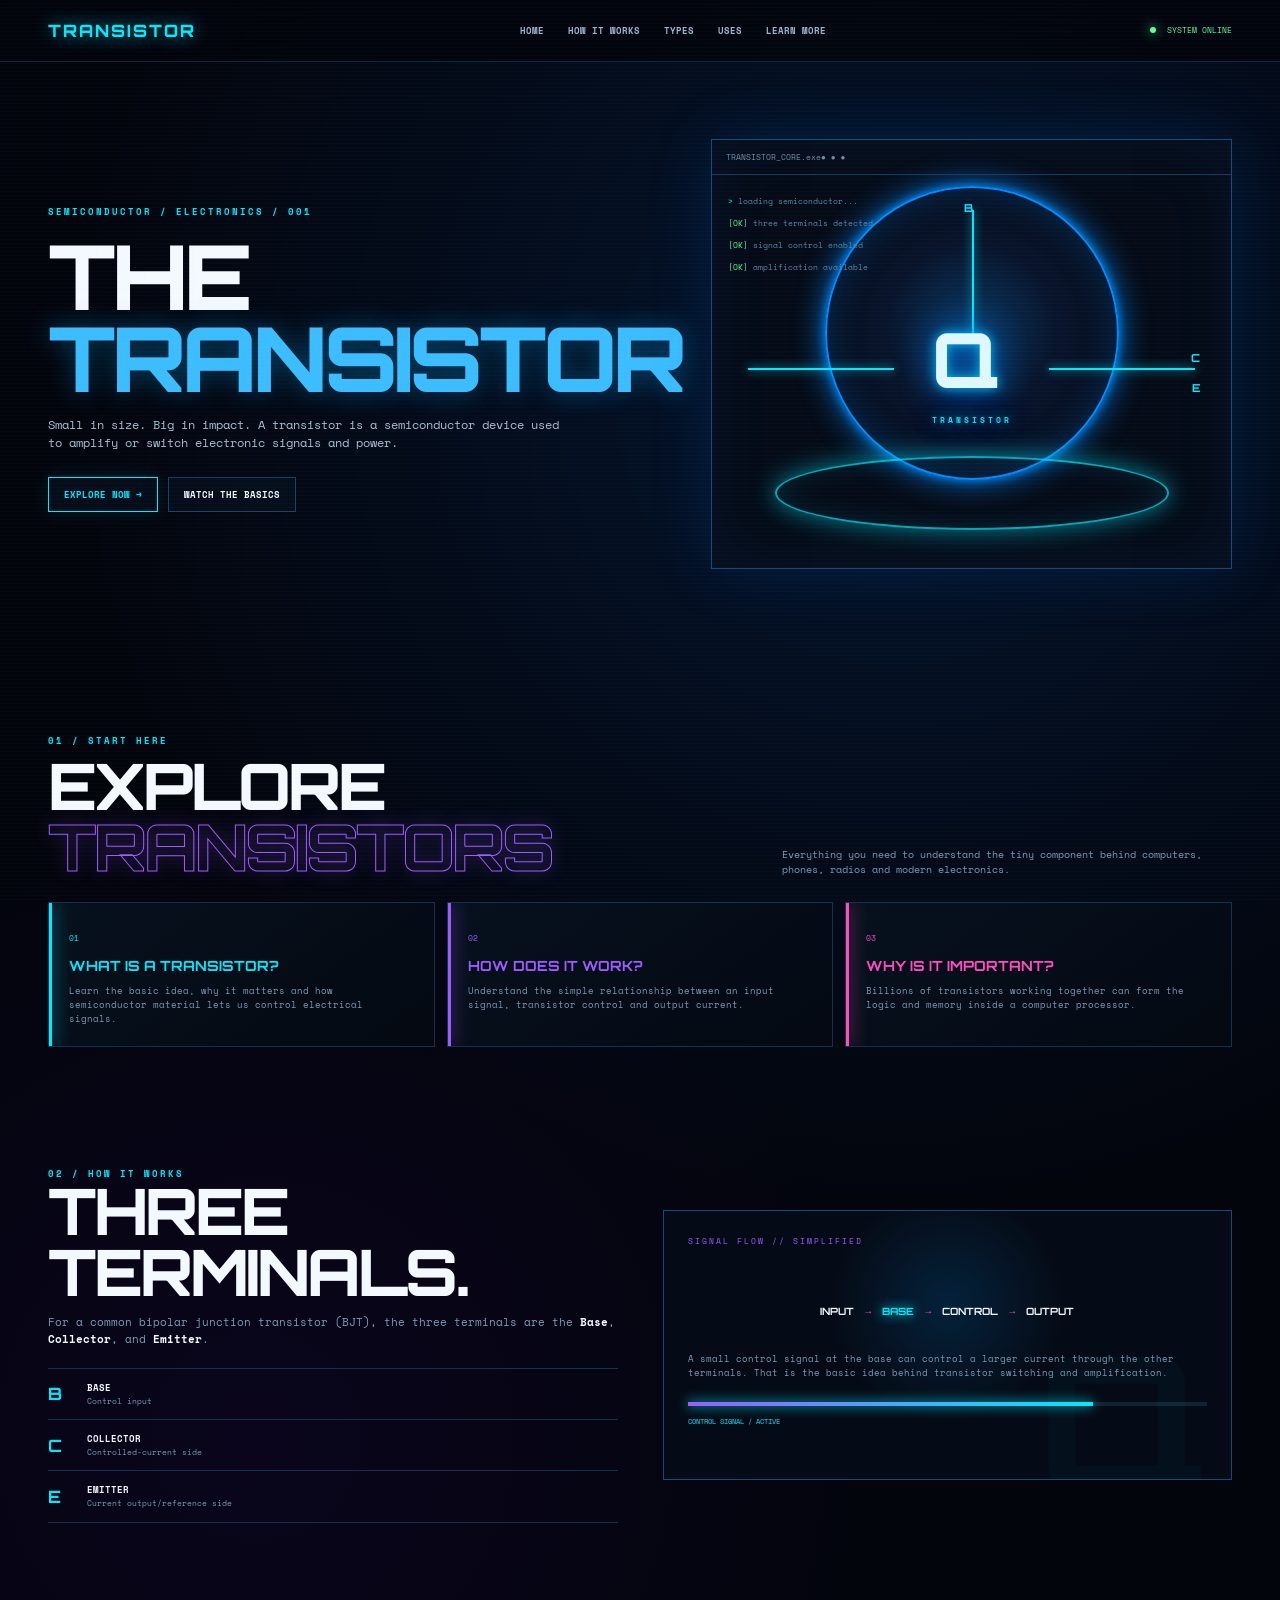
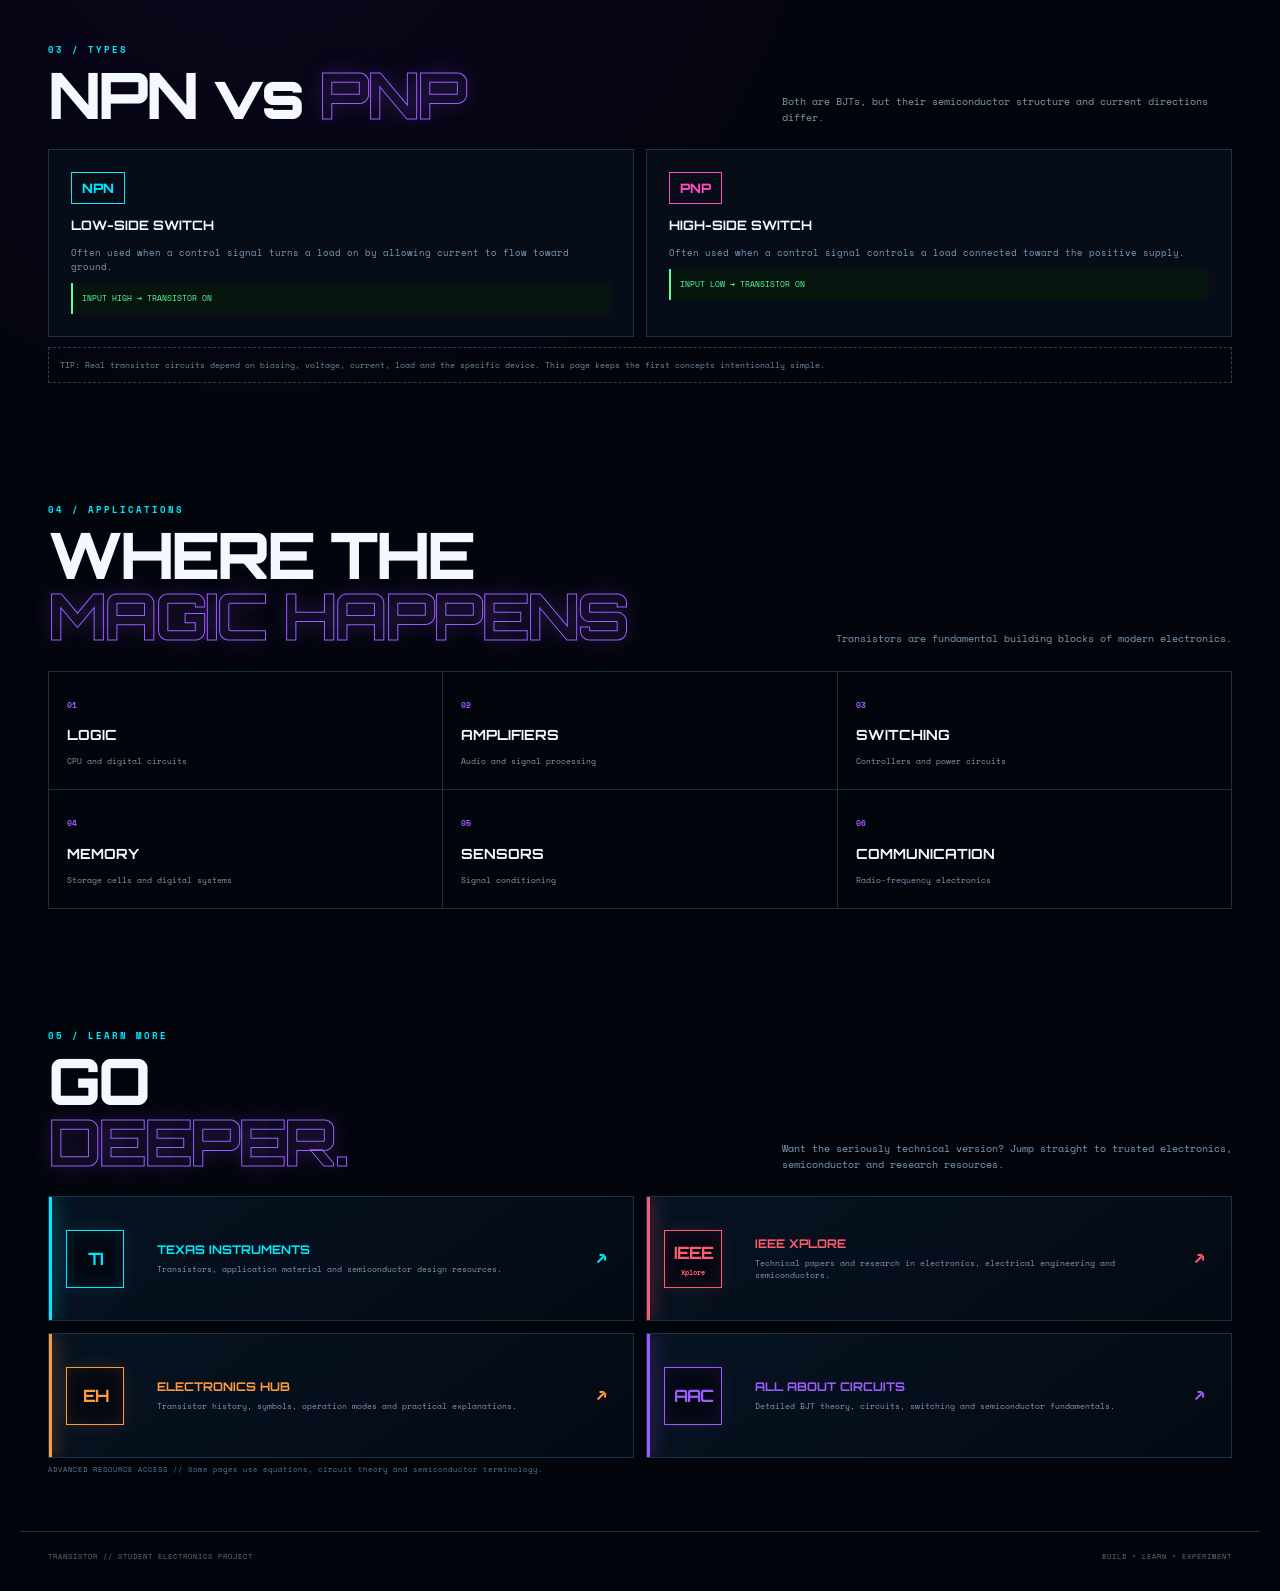
==== commit 04c11e16: "Match cyberpunk electronics reference layout" ====
--- a/index.html
+++ b/index.html
@@ -8,22 +8,17 @@
   <link rel="preconnect" href="https://fonts.googleapis.com">
   <link rel="preconnect" href="https://fonts.gstatic.com" crossorigin>
   <link href="https://fonts.googleapis.com/css2?family=Orbitron:wght@500;600;700;800&family=Space+Mono:wght@400;700&display=swap" rel="stylesheet">
-  <link rel="stylesheet" href="style.css">
+  <link rel="stylesheet" href="style2.css">
 </head>
 <body>
-  <div class="scanlines" aria-hidden="true"></div><div class="grid" aria-hidden="true"></div>
-  <header class="topbar"><a class="brand" href="#top">TR<span>XN</span></a><nav><a href="#what">01 / WHAT</a><a href="#how">02 / HOW</a><a href="#types">03 / TYPES</a><a href="#uses">04 / USES</a><a href="#resources">05 / RESOURCES</a></nav><div class="status"><i></i> SYSTEM ONLINE</div></header>
+  <div class="grid" aria-hidden="true"></div>
+  <header class="topbar"><div class="section-shell" style="width:100%;display:flex;align-items:center;justify-content:space-between"><a class="brand" href="#top">TRANSISTOR</a><nav><a href="#what">HOME</a><a href="#how">HOW IT WORKS</a><a href="#types">TYPES</a><a href="#uses">USES</a><a href="#resources">LEARN MORE</a></nav><div class="status"><i></i> SYSTEM ONLINE</div></div></header>
   <main id="top">
-    <section class="hero section-shell"><div class="hero-copy"><p class="eyebrow">ELECTRONICS / SEMICONDUCTOR / 001</p><h1>THE<br><span>TRANSISTOR</span></h1><p class="hero-text">The tiny electronic component that made modern computers, phones, radios and almost every digital device possible.</p><div class="hero-actions"><a class="btn primary" href="#what">INITIALIZE LEARNING <b>→</b></a><a class="btn" href="#resources">DEEPER DATA</a></div></div><div class="hero-terminal"><div class="terminal-head"><span>TRANSISTOR_CORE.exe</span><span>● ● ●</span></div><div class="terminal-body"><p><span class="prompt">&gt;</span> loading semiconductor...</p><p><span class="ok">[OK]</span> three terminals detected</p><p><span class="ok">[OK]</span> signal control enabled</p><p><span class="ok">[OK]</span> amplification available</p><div class="terminal-diagram"><span class="wire w1"></span><span class="wire w2"></span><span class="wire w3"></span><span class="node n1">C</span><span class="node n2">B</span><span class="node n3">E</span><span class="component">Q</span></div><p class="cursor">&gt; awaiting input_</p></div></div></section>
-    <section id="what" class="content-section section-shell"><div class="section-label">01 / WHAT IS IT?</div><div class="section-heading"><h2>A SWITCH.<br><em>AN AMPLIFIER.</em></h2><p>One semiconductor device. Two fundamental jobs. Billions of them working together can become a processor.</p></div><div class="cards three"><article class="card accent-cyan"><span class="card-no">01</span><h3>CONTROL</h3><p>A small electrical signal can control a much larger current. That makes the transistor a controllable electronic switch.</p></article><article class="card accent-purple"><span class="card-no">02</span><h3>AMPLIFY</h3><p>In the right circuit, a transistor can use a small input signal to control a larger output signal.</p></article><article class="card accent-pink"><span class="card-no">03</span><h3>COMPUTE</h3><p>Transistors can be combined into logic gates. Huge groups of gates form the digital circuits inside computers.</p></article></div></section>
-    <section id="how" class="content-section section-shell split"><div><div class="section-label">02 / HOW IT WORKS</div><h2>THREE<br><span>TERMINALS.</span></h2><p class="lead">For a common bipolar junction transistor (BJT), the three terminals are the <strong>Base</strong>, <strong>Collector</strong>, and <strong>Emitter</strong>.</p><div class="terminal-list"><div><b>B</b><span><strong>BASE</strong><small>Control input</small></span></div><div><b>C</b><span><strong>COLLECTOR</strong><small>Controlled-current side</small></span></div><div><b>E</b><span><strong>EMITTER</strong><small>Current output/reference side</small></span></div></div></div><div class="explainer"><div class="explainer-top">SIGNAL FLOW // SIMPLIFIED</div><div class="flow"><span>INPUT</span><b>→</b><span class="glow">BASE</span><b>→</b><span>CONTROL</span><b>→</b><span>OUTPUT</span></div><p>Think of the base as the control point. A small change there can control current flowing through the transistor's other terminals.</p><div class="meter"><span style="width:78%"></span></div><small>CONTROL SIGNAL / ACTIVE</small></div></section>
-    <section id="types" class="content-section section-shell"><div class="section-label">03 / TYPES</div><div class="section-heading"><h2>NPN vs <em>PNP</em></h2><p>Both are BJTs, but their semiconductor structure and current directions differ.</p></div><div class="compare"><article class="type-card"><div class="type-badge">NPN</div><h3>COMMON LOW-SIDE SWITCH</h3><p>Often used when a control signal turns a load on by allowing current to flow toward ground.</p><div class="mini-code">INPUT HIGH → TRANSISTOR ON</div></article><article class="type-card"><div class="type-badge pnp">PNP</div><h3>COMMON HIGH-SIDE SWITCH</h3><p>Often used when a control signal controls a load connected toward the positive supply.</p><div class="mini-code">INPUT LOW → TRANSISTOR ON</div></article></div><div class="note">TIP: Real transistor circuits depend on biasing, voltage, current, load, and the specific device. This page keeps the first concepts intentionally simple.</div></section>
-    <section id="uses" class="content-section section-shell"><div class="section-label">04 / APPLICATIONS</div><div class="section-heading"><h2>WHERE THE<br><em>MAGIC HAPPENS</em></h2><p>Transistors are not just a school-lab component. They are fundamental building blocks of modern electronics.</p></div><div class="use-grid"><div class="use"><b>01</b><span>LOGIC</span><small>CPU and digital circuits</small></div><div class="use"><b>02</b><span>AMPLIFIERS</span><small>Audio and signal processing</small></div><div class="use"><b>03</b><span>SWITCHING</span><small>Controllers and power circuits</small></div><div class="use"><b>04</b><span>MEMORY</span><small>Storage cells and digital systems</small></div><div class="use"><b>05</b><span>SENSORS</span><small>Signal conditioning</small></div><div class="use"><b>06</b><span>COMMUNICATION</span><small>Radio-frequency electronics</small></div></div></section>
-    <section id="resources" class="content-section section-shell resources"><div class="section-label">05 / DEEPER DATA</div><div class="section-heading"><h2>GO<br><em>DEEPER.</em></h2><p>Want the seriously technical version? Jump straight to trusted electronics, semiconductor and research resources.</p></div><div class="resource-cards">
-      <a class="resource-card ti" href="https://www.ti.com/product-category/passive-discrete/transistors/overview.html" target="_blank" rel="noopener noreferrer"><div class="resource-logo"><strong>TI</strong></div><div><h3>TEXAS INSTRUMENTS</h3><p>Transistors, application material and semiconductor design resources.</p></div><b>↗</b></a>
-      <a class="resource-card ieee" href="https://ieeexplore.ieee.org/" target="_blank" rel="noopener noreferrer"><div class="resource-logo"><strong>IEEE</strong><span>Xplore</span></div><div><h3>IEEE XPLORE</h3><p>Technical papers and research in electronics, electrical engineering and semiconductors.</p></div><b>↗</b></a>
-      <a class="resource-card hub" href="https://www.electronicshub.org/introduction-to-transistors/" target="_blank" rel="noopener noreferrer"><div class="resource-logo"><strong>EH</strong></div><div><h3>ELECTRONICS HUB</h3><p>Transistor history, symbols, operation modes and practical explanations.</p></div><b>↗</b></a>
-      <a class="resource-card aac" href="https://www.allaboutcircuits.com/textbook/semiconductors/chpt-4/bipolar-junction-transistors-bjt/" target="_blank" rel="noopener noreferrer"><div class="resource-logo"><strong>AAC</strong></div><div><h3>ALL ABOUT CIRCUITS</h3><p>Detailed BJT theory, circuits, switching and semiconductor fundamentals.</p></div><b>↗</b></a>
-    </div><p class="advanced-warning">ADVANCED RESOURCE ACCESS // Some pages use equations, circuit theory and semiconductor terminology.</p></section>
+    <section class="hero section-shell"><div class="hero-copy"><p class="eyebrow">SEMICONDUCTOR / ELECTRONICS / 001</p><h1>THE<br><span>TRANSISTOR</span></h1><p class="hero-text">Small in size. Big in impact. A transistor is a semiconductor device used to amplify or switch electronic signals and power.</p><div class="hero-actions"><a class="btn primary" href="#what">EXPLORE NOW →</a><a class="btn" href="#how">WATCH THE BASICS</a></div></div><div class="hero-terminal"><div class="terminal-head"><span>TRANSISTOR_CORE.exe</span><span>● ● ●</span></div><div class="terminal-body"><p><span class="prompt">&gt;</span> loading semiconductor...</p><p><span class="ok">[OK]</span> three terminals detected</p><p><span class="ok">[OK]</span> signal control enabled</p><p><span class="ok">[OK]</span> amplification available</p><div class="terminal-diagram"><span class="wire w1"></span><span class="wire w2"></span><span class="wire w3"></span><span class="node n1">C</span><span class="node n2">B</span><span class="node n3">E</span><span class="component">Q</span></div><p class="cursor">&gt; semiconductor online_</p></div></div></section>
+    <section id="what" class="content-section section-shell"><div class="section-label">01 / START HERE</div><div class="section-heading"><h2>EXPLORE<br><em>TRANSISTORS</em></h2><p>Everything you need to understand the tiny component behind computers, phones, radios and modern electronics.</p></div><div class="cards three"><article class="card accent-cyan"><span class="card-no">01</span><h3>WHAT IS A TRANSISTOR?</h3><p>Learn the basic idea, why it matters and how semiconductor material lets us control electrical signals.</p></article><article class="card accent-purple"><span class="card-no">02</span><h3>HOW DOES IT WORK?</h3><p>Understand the simple relationship between an input signal, transistor control and output current.</p></article><article class="card accent-pink"><span class="card-no">03</span><h3>WHY IS IT IMPORTANT?</h3><p>Billions of transistors working together can form the logic and memory inside a computer processor.</p></article></div></section>
+    <section id="how" class="content-section section-shell split"><div><div class="section-label">02 / HOW IT WORKS</div><h2>THREE<br><span>TERMINALS.</span></h2><p class="lead">For a common bipolar junction transistor (BJT), the three terminals are the <strong>Base</strong>, <strong>Collector</strong>, and <strong>Emitter</strong>.</p><div class="terminal-list"><div><b>B</b><span><strong>BASE</strong><small>Control input</small></span></div><div><b>C</b><span><strong>COLLECTOR</strong><small>Controlled-current side</small></span></div><div><b>E</b><span><strong>EMITTER</strong><small>Current output/reference side</small></span></div></div></div><div class="explainer"><div class="explainer-top">SIGNAL FLOW // SIMPLIFIED</div><div class="flow"><span>INPUT</span><b>→</b><span class="glow">BASE</span><b>→</b><span>CONTROL</span><b>→</b><span>OUTPUT</span></div><p>A small control signal at the base can control a larger current through the other terminals. That is the basic idea behind transistor switching and amplification.</p><div class="meter"><span style="width:78%"></span></div><small>CONTROL SIGNAL / ACTIVE</small></div></section>
+    <section id="types" class="content-section section-shell"><div class="section-label">03 / TYPES</div><div class="section-heading"><h2>NPN vs <em>PNP</em></h2><p>Both are BJTs, but their semiconductor structure and current directions differ.</p></div><div class="compare"><article class="type-card"><div class="type-badge">NPN</div><h3>LOW-SIDE SWITCH</h3><p>Often used when a control signal turns a load on by allowing current to flow toward ground.</p><div class="mini-code">INPUT HIGH → TRANSISTOR ON</div></article><article class="type-card"><div class="type-badge pnp">PNP</div><h3>HIGH-SIDE SWITCH</h3><p>Often used when a control signal controls a load connected toward the positive supply.</p><div class="mini-code">INPUT LOW → TRANSISTOR ON</div></article></div><div class="note">TIP: Real transistor circuits depend on biasing, voltage, current, load and the specific device. This page keeps the first concepts intentionally simple.</div></section>
+    <section id="uses" class="content-section section-shell"><div class="section-label">04 / APPLICATIONS</div><div class="section-heading"><h2>WHERE THE<br><em>MAGIC HAPPENS</em></h2><p>Transistors are fundamental building blocks of modern electronics.</p></div><div class="use-grid"><div class="use"><b>01</b><span>LOGIC</span><small>CPU and digital circuits</small></div><div class="use"><b>02</b><span>AMPLIFIERS</span><small>Audio and signal processing</small></div><div class="use"><b>03</b><span>SWITCHING</span><small>Controllers and power circuits</small></div><div class="use"><b>04</b><span>MEMORY</span><small>Storage cells and digital systems</small></div><div class="use"><b>05</b><span>SENSORS</span><small>Signal conditioning</small></div><div class="use"><b>06</b><span>COMMUNICATION</span><small>Radio-frequency electronics</small></div></div></section>
+    <section id="resources" class="content-section section-shell resources"><div class="section-label">05 / LEARN MORE</div><div class="section-heading"><h2>GO<br><em>DEEPER.</em></h2><p>Want the seriously technical version? Jump straight to trusted electronics, semiconductor and research resources.</p></div><div class="resource-cards"><a class="resource-card ti" href="https://www.ti.com/product-category/passive-discrete/transistors/overview.html" target="_blank" rel="noopener noreferrer"><div class="resource-logo"><strong>TI</strong></div><div><h3>TEXAS INSTRUMENTS</h3><p>Transistors, application material and semiconductor design resources.</p></div><b>↗</b></a><a class="resource-card ieee" href="https://ieeexplore.ieee.org/" target="_blank" rel="noopener noreferrer"><div class="resource-logo"><strong>IEEE</strong><span>Xplore</span></div><div><h3>IEEE XPLORE</h3><p>Technical papers and research in electronics, electrical engineering and semiconductors.</p></div><b>↗</b></a><a class="resource-card hub" href="https://www.electronicshub.org/introduction-to-transistors/" target="_blank" rel="noopener noreferrer"><div class="resource-logo"><strong>EH</strong></div><div><h3>ELECTRONICS HUB</h3><p>Transistor history, symbols, operation modes and practical explanations.</p></div><b>↗</b></a><a class="resource-card aac" href="https://www.allaboutcircuits.com/textbook/semiconductors/chpt-4/bipolar-junction-transistors-bjt/" target="_blank" rel="noopener noreferrer"><div class="resource-logo"><strong>AAC</strong></div><div><h3>ALL ABOUT CIRCUITS</h3><p>Detailed BJT theory, circuits, switching and semiconductor fundamentals.</p></div><b>↗</b></a></div><p class="advanced-warning">ADVANCED RESOURCE ACCESS // Some pages use equations, circuit theory and semiconductor terminology.</p></section>
   </main><footer class="footer section-shell"><span>TRANSISTOR // STUDENT ELECTRONICS PROJECT</span><span>BUILD • LEARN • EXPERIMENT</span></footer><script src="script.js"></script>
 </body></html>
--- a/style2.css
+++ b/style2.css
@@ -0,0 +1 @@
+:root{--bg:#03050d;--panel:#07101d;--line:#17314b;--text:#f4f8ff;--muted:#7e9bb5;--cyan:#00eaff;--blue:#238cff;--purple:#9d5cff;--pink:#ff4dbe;--green:#5cff9b;--orange:#ff9a3d;--max:1240px}*{box-sizing:border-box}html{scroll-behavior:smooth}body{margin:0;background:radial-gradient(circle at 70% 12%,rgba(0,120,255,.13),transparent 28%),radial-gradient(circle at 20% 45%,rgba(80,0,180,.09),transparent 30%),var(--bg);color:var(--text);font-family:'Space Mono',monospace;line-height:1.55;overflow-x:hidden}body:before{content:'';position:fixed;inset:0;pointer-events:none;background:repeating-linear-gradient(0deg,rgba(255,255,255,.018) 0 1px,transparent 1px 4px);z-index:50}.grid{position:fixed;inset:0;pointer-events:none;opacity:.12;background-image:linear-gradient(rgba(0,234,255,.16) 1px,transparent 1px),linear-gradient(90deg,rgba(35,140,255,.12) 1px,transparent 1px);background-size:48px 48px;mask-image:linear-gradient(to bottom,black,transparent 85%)}a{color:inherit;text-decoration:none}.section-shell{max-width:var(--max);margin:auto;padding:0 28px}.topbar{height:62px;display:flex;align-items:center;justify-content:space-between;border-bottom:1px solid rgba(50,100,140,.35);position:sticky;top:0;z-index:40;background:rgba(3,5,13,.84);backdrop-filter:blur(16px)}.brand{font:800 17px Orbitron;letter-spacing:2px;color:var(--cyan);text-shadow:0 0 18px rgba(0,234,255,.7)}.brand span{color:#62b7ff}.topbar nav{display:flex;gap:24px;font:700 9px 'Space Mono';color:#9cb6cc}.topbar nav a:hover{color:var(--cyan)}.status{font-size:8px;color:var(--green)}.status i{display:inline-block;width:6px;height:6px;border-radius:50%;background:var(--green);box-shadow:0 0 12px var(--green);margin-right:6px}.hero{min-height:600px;display:grid;grid-template-columns:1fr 1.05fr;gap:28px;align-items:center;padding-top:42px;padding-bottom:58px}.eyebrow,.section-label{font-size:9px;letter-spacing:2px;color:var(--cyan);font-weight:700}.hero h1{font:800 clamp(55px,7vw,90px)/.92 Orbitron;letter-spacing:-4px;margin:16px 0}.hero h1 span{color:#3bbdff;text-shadow:0 0 26px rgba(0,174,255,.38)}.hero-text{font-size:12px;color:#a9bfd2;max-width:520px}.hero-actions{display:flex;gap:10px;margin-top:24px}.btn{border:1px solid #1e405e;padding:10px 15px;font:700 9px 'Space Mono';background:rgba(6,16,29,.8)}.btn.primary{color:var(--cyan);border-color:var(--cyan);box-shadow:0 0 18px rgba(0,234,255,.12)}.btn:hover{border-color:var(--cyan);box-shadow:0 0 22px rgba(0,234,255,.2)}.hero-terminal{height:430px;position:relative;border:1px solid #174a77;background:radial-gradient(circle at 50% 44%,rgba(0,180,255,.18),transparent 24%),radial-gradient(circle at 50% 45%,rgba(25,65,150,.3),transparent 50%),#050c18;box-shadow:0 0 60px rgba(0,120,255,.15),inset 0 0 70px rgba(0,120,255,.06);overflow:hidden}.hero-terminal:before{content:'';position:absolute;width:290px;height:290px;left:50%;top:45%;transform:translate(-50%,-50%);border:2px solid #008cff;border-radius:50%;box-shadow:0 0 10px #008cff,0 0 30px rgba(0,140,255,.8),inset 0 0 35px rgba(0,140,255,.25)}.hero-terminal:after{content:'';position:absolute;width:390px;height:70px;left:50%;bottom:38px;transform:translateX(-50%);border:2px solid rgba(0,234,255,.7);border-radius:50%;box-shadow:0 0 25px rgba(0,234,255,.55),inset 0 0 25px rgba(0,234,255,.12)}.terminal-head{position:relative;z-index:5;padding:11px 14px;border-bottom:1px solid #173d5c;color:#6f91aa;font-size:8px}.terminal-body{position:relative;height:100%;z-index:4}.terminal-body p{position:absolute;left:16px;font-size:8px;color:#5c87a7}.terminal-body p:nth-child(1){top:12px}.terminal-body p:nth-child(2){top:34px}.terminal-body p:nth-child(3){top:56px}.terminal-body p:nth-child(4){top:78px}.terminal-body .cursor{bottom:10px;top:auto;color:var(--cyan)}.prompt{color:var(--cyan)}.ok{color:var(--green)}.terminal-diagram{position:absolute;inset:0}.component{position:absolute;left:50%;top:45%;transform:translate(-50%,-50%);font:800 76px Orbitron;color:#dff7ff;text-shadow:0 0 12px #00bfff,0 0 35px #007bff}.component:after{content:'TRANSISTOR';display:block;font:700 8px 'Space Mono';letter-spacing:3px;text-align:center;color:var(--cyan);margin-top:8px}.wire{position:absolute;background:var(--cyan);box-shadow:0 0 10px var(--cyan)}.w1{width:28%;height:2px;left:7%;top:45%}.w2{width:2px;height:30%;left:50%;top:8%}.w3{width:28%;height:2px;right:7%;top:45%}.node{position:absolute;color:var(--cyan);font:700 11px Orbitron}.n1{right:6%;top:41%}.n2{left:48.5%;top:6%}.n3{right:6%;top:48%}.content-section{padding-top:72px;padding-bottom:48px}.section-heading{display:flex;align-items:end;justify-content:space-between;gap:35px;margin:8px 0 24px}.content-section h2{font:800 clamp(38px,5vw,64px)/.95 Orbitron;letter-spacing:-3px;margin:0}.content-section h2 em{font-style:normal;color:transparent;-webkit-text-stroke:1px var(--purple);text-shadow:0 0 20px rgba(157,92,255,.22)}.section-heading p{max-width:450px;color:var(--muted);font-size:10px;margin:0}.cards{display:grid;grid-template-columns:repeat(3,1fr);gap:12px}.card{min-height:145px;padding:20px;border:1px solid #15324c;background:linear-gradient(145deg,rgba(7,18,31,.95),rgba(4,9,18,.95));position:relative;overflow:hidden}.card:before{content:'';position:absolute;left:0;top:0;width:3px;height:100%;background:currentColor;box-shadow:0 0 18px currentColor}.card-no{font-size:8px;color:currentColor}.card h3{font:700 14px Orbitron;margin:10px 0}.card p{font-size:9px;color:var(--muted);margin:0}.accent-cyan{color:var(--cyan)}.accent-purple{color:var(--purple)}.accent-pink{color:var(--pink)}.split{display:grid;grid-template-columns:1fr 1fr;gap:45px;align-items:center}.lead{color:var(--muted);font-size:11px}.lead strong{color:var(--text)}.terminal-list{margin-top:20px;border-top:1px solid var(--line)}.terminal-list>div{display:flex;gap:15px;align-items:center;padding:12px 0;border-bottom:1px solid var(--line)}.terminal-list b{font:700 17px Orbitron;color:var(--cyan);width:24px}.terminal-list span{display:grid}.terminal-list strong{font-size:9px}.terminal-list small{font-size:8px;color:var(--muted)}.explainer{min-height:270px;border:1px solid #174a77;background:radial-gradient(circle at 50% 35%,rgba(0,150,255,.16),transparent 35%),#050b16;padding:24px;position:relative;overflow:hidden}.explainer:after{content:'Q';position:absolute;font:800 190px Orbitron;color:rgba(0,234,255,.025);right:25px;bottom:-60px}.explainer-top{font-size:8px;color:var(--purple);letter-spacing:2px}.flow{display:flex;align-items:center;justify-content:center;gap:9px;margin:58px 0 35px;font:700 10px Orbitron}.flow b{color:var(--pink)}.flow .glow{color:var(--cyan);text-shadow:0 0 12px var(--cyan)}.explainer p{font-size:9px;color:var(--muted)}.meter{height:4px;background:#132334;margin-top:22px}.meter span{display:block;height:100%;background:linear-gradient(90deg,var(--purple),var(--cyan));box-shadow:0 0 12px var(--cyan)}.explainer>small{font-size:7px;color:var(--cyan)}.compare{display:grid;grid-template-columns:1fr 1fr;gap:12px}.type-card{padding:22px;border:1px solid #17324c;background:#060d18}.type-badge{display:inline-block;padding:7px 10px;border:1px solid var(--cyan);color:var(--cyan);font:800 13px Orbitron}.type-badge.pnp{border-color:var(--pink);color:var(--pink)}.type-card h3{font:700 13px Orbitron}.type-card p{font-size:9px;color:var(--muted)}.mini-code{font-size:8px;color:var(--green);border-left:2px solid var(--green);padding:9px;background:#07150f}.note{margin-top:10px;padding:11px;border:1px dashed #28415a;color:#718ba1;font-size:8px}.use-grid{display:grid;grid-template-columns:repeat(3,1fr);border-left:1px solid var(--line);border-top:1px solid var(--line)}.use{padding:18px;border-right:1px solid var(--line);border-bottom:1px solid var(--line);min-height:105px}.use b{font-size:8px;color:var(--purple)}.use span{display:block;font:700 14px Orbitron;margin:12px 0 3px}.use small{font-size:8px;color:var(--muted)}.resource-cards{display:grid;grid-template-columns:repeat(2,1fr);gap:12px}.resource-card{display:grid;grid-template-columns:75px 1fr 20px;gap:16px;align-items:center;min-height:125px;padding:17px;border:1px solid #17324c;background:linear-gradient(145deg,#071322,#040a13);position:relative;overflow:hidden;transition:.2s}.resource-card:before{content:'';position:absolute;left:0;top:0;bottom:0;width:3px;background:currentColor;box-shadow:0 0 18px currentColor}.resource-card:hover{transform:translateY(-3px);border-color:currentColor;box-shadow:0 0 28px color-mix(in srgb,currentColor 18%,transparent)}.resource-logo{width:58px;height:58px;display:flex;align-items:center;justify-content:center;flex-direction:column;border:1px solid currentColor;background:#030812;box-shadow:inset 0 0 20px color-mix(in srgb,currentColor 10%,transparent),0 0 15px color-mix(in srgb,currentColor 12%,transparent);font-family:Orbitron}.resource-logo strong{font-size:17px;letter-spacing:-1px}.resource-logo span{font:700 7px 'Space Mono'}.resource-card h3{font:700 12px Orbitron;margin:0 0 6px}.resource-card p{font-size:8px;color:var(--muted);margin:0}.resource-card>b{font-size:18px}.ti{color:var(--cyan)}.ieee{color:#ff5b6e}.hub{color:var(--orange)}.aac{color:var(--purple)}.advanced-warning{font-size:7px;color:#61798e;letter-spacing:1px}.footer{border-top:1px solid var(--line);padding-top:20px;padding-bottom:28px;display:flex;justify-content:space-between;color:#587087;font-size:7px;letter-spacing:1px}@media(max-width:850px){.topbar{padding:0 18px}.topbar nav{display:none}.section-shell{padding:0 18px}.hero{grid-template-columns:1fr;padding-top:35px}.hero-terminal{height:360px}.cards,.compare,.use-grid,.split,.resource-cards{grid-template-columns:1fr}.section-heading{display:block}.section-heading p{margin-top:15px}.content-section{padding-top:60px}.footer{display:block}.footer span{display:block;margin-bottom:8px}}@media(max-width:480px){.hero h1{font-size:50px}.hero-terminal{height:330px}.hero-actions{display:grid}.btn{text-align:center}.resource-card{grid-template-columns:62px 1fr 15px;padding:14px}.resource-logo{width:52px;height:52px}.resource-card h3{font-size:10px}}
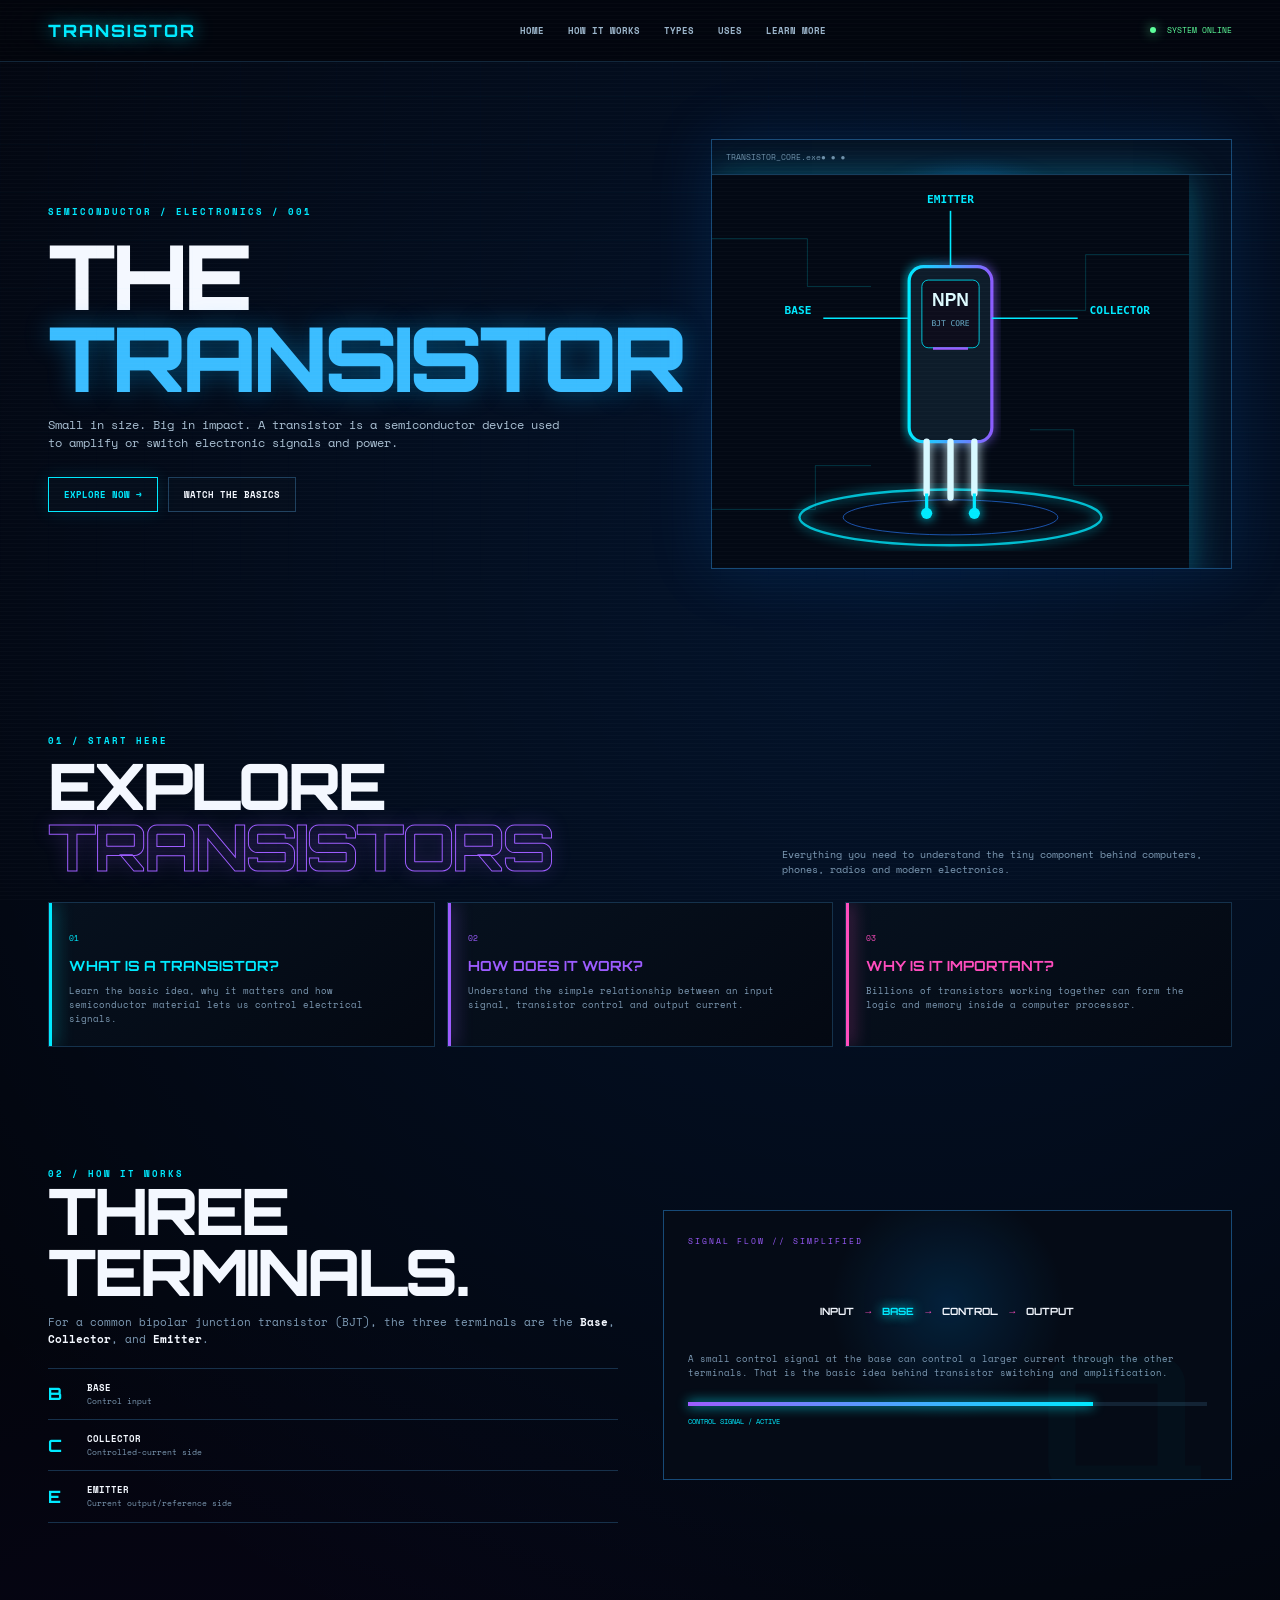
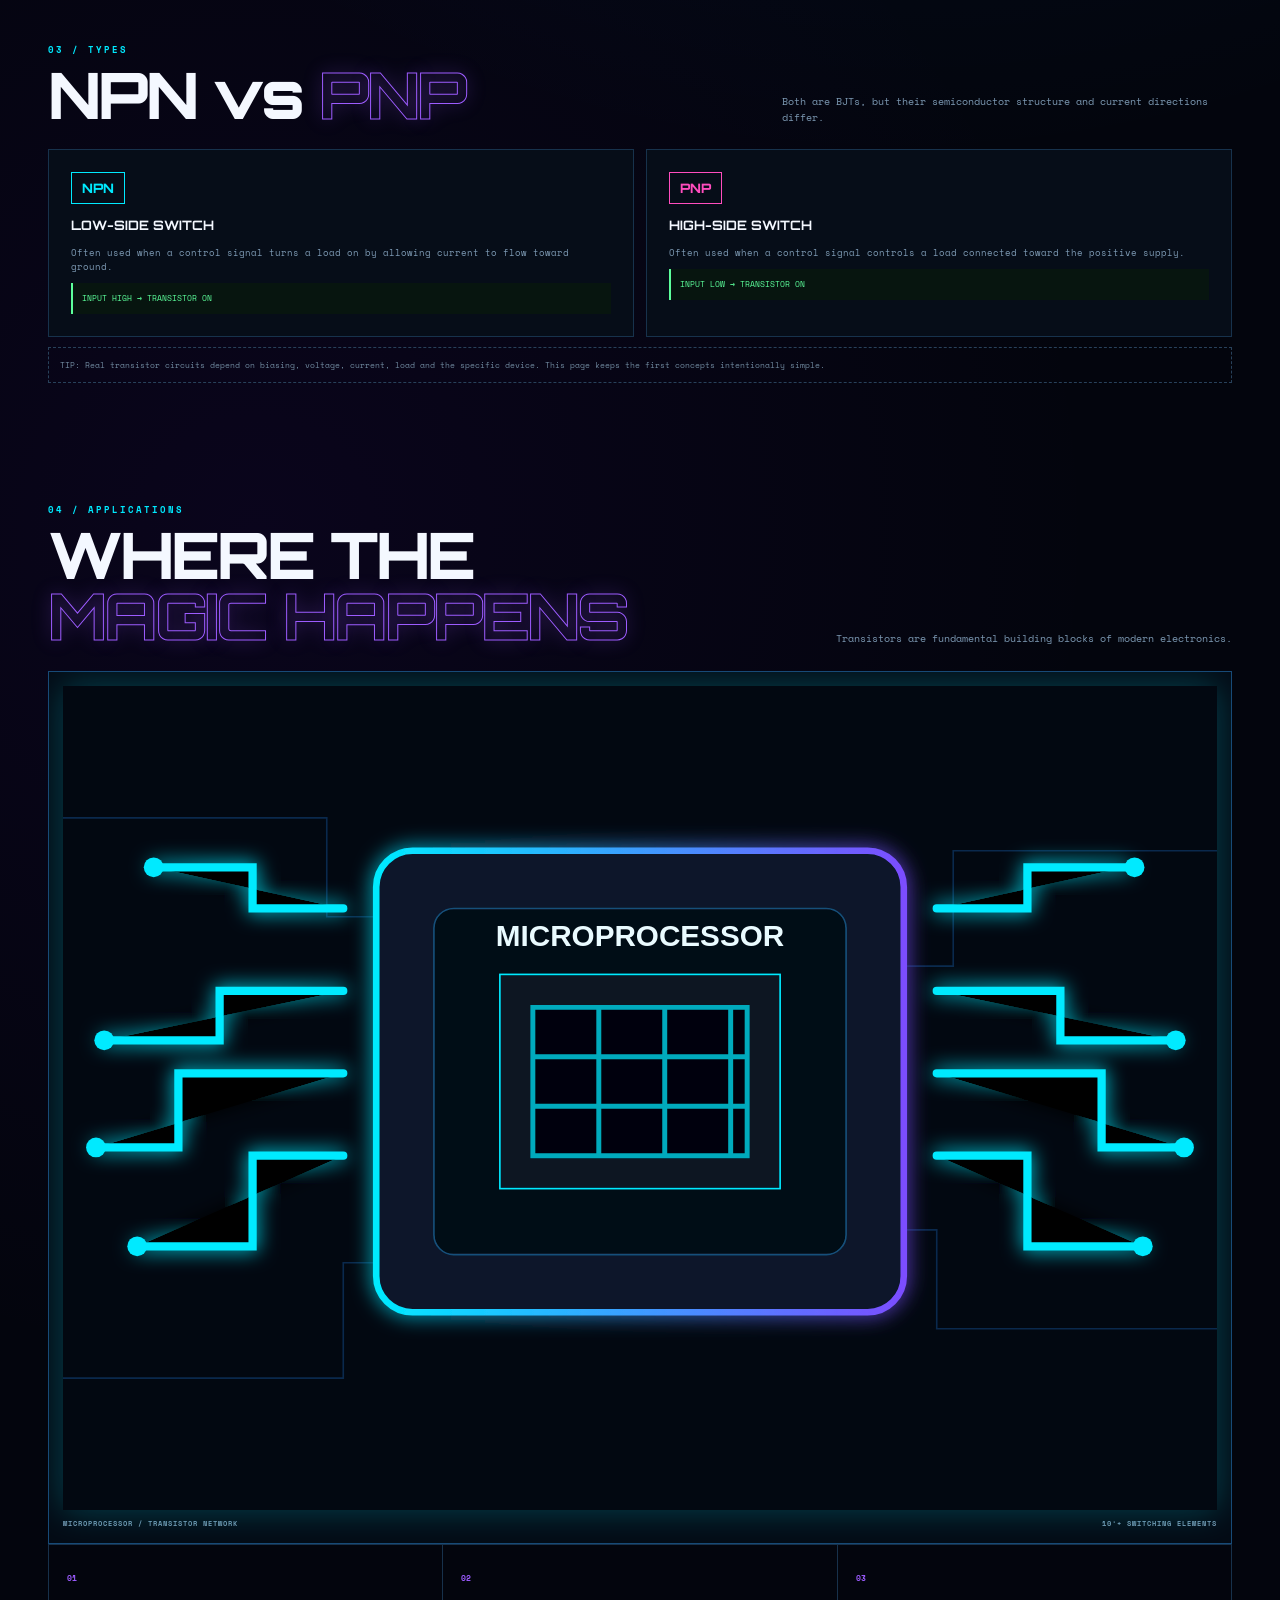
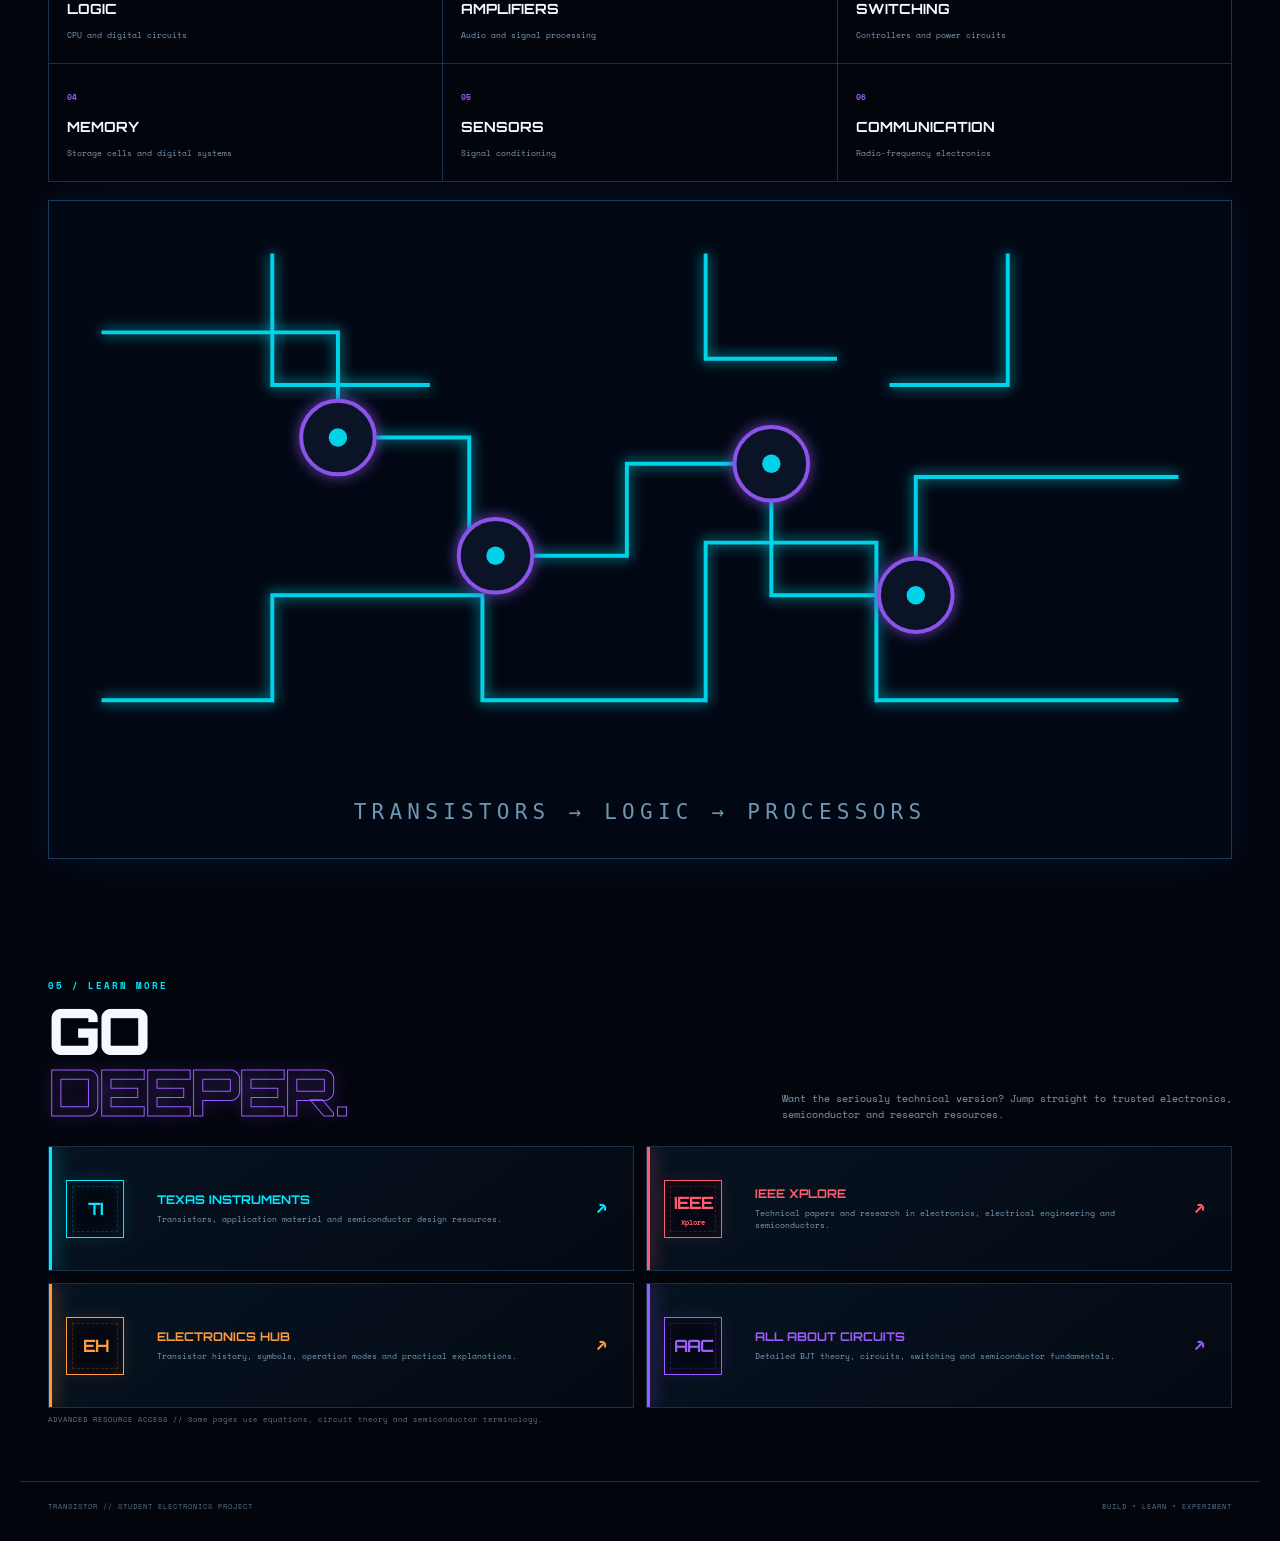
==== commit 2ab12320: "Add transistor and chip artwork to website" ====
--- a/index.html
+++ b/index.html
@@ -8,17 +8,17 @@
   <link rel="preconnect" href="https://fonts.googleapis.com">
   <link rel="preconnect" href="https://fonts.gstatic.com" crossorigin>
   <link href="https://fonts.googleapis.com/css2?family=Orbitron:wght@500;600;700;800&family=Space+Mono:wght@400;700&display=swap" rel="stylesheet">
-  <link rel="stylesheet" href="style2.css">
+  <link rel="stylesheet" href="style3.css">
 </head>
 <body>
   <div class="grid" aria-hidden="true"></div>
   <header class="topbar"><div class="section-shell" style="width:100%;display:flex;align-items:center;justify-content:space-between"><a class="brand" href="#top">TRANSISTOR</a><nav><a href="#what">HOME</a><a href="#how">HOW IT WORKS</a><a href="#types">TYPES</a><a href="#uses">USES</a><a href="#resources">LEARN MORE</a></nav><div class="status"><i></i> SYSTEM ONLINE</div></div></header>
   <main id="top">
-    <section class="hero section-shell"><div class="hero-copy"><p class="eyebrow">SEMICONDUCTOR / ELECTRONICS / 001</p><h1>THE<br><span>TRANSISTOR</span></h1><p class="hero-text">Small in size. Big in impact. A transistor is a semiconductor device used to amplify or switch electronic signals and power.</p><div class="hero-actions"><a class="btn primary" href="#what">EXPLORE NOW →</a><a class="btn" href="#how">WATCH THE BASICS</a></div></div><div class="hero-terminal"><div class="terminal-head"><span>TRANSISTOR_CORE.exe</span><span>● ● ●</span></div><div class="terminal-body"><p><span class="prompt">&gt;</span> loading semiconductor...</p><p><span class="ok">[OK]</span> three terminals detected</p><p><span class="ok">[OK]</span> signal control enabled</p><p><span class="ok">[OK]</span> amplification available</p><div class="terminal-diagram"><span class="wire w1"></span><span class="wire w2"></span><span class="wire w3"></span><span class="node n1">C</span><span class="node n2">B</span><span class="node n3">E</span><span class="component">Q</span></div><p class="cursor">&gt; semiconductor online_</p></div></div></section>
+    <section class="hero section-shell"><div class="hero-copy"><p class="eyebrow">SEMICONDUCTOR / ELECTRONICS / 001</p><h1>THE<br><span>TRANSISTOR</span></h1><p class="hero-text">Small in size. Big in impact. A transistor is a semiconductor device used to amplify or switch electronic signals and power.</p><div class="hero-actions"><a class="btn primary" href="#what">EXPLORE NOW →</a><a class="btn" href="#how">WATCH THE BASICS</a></div></div><div class="hero-terminal"><div class="terminal-head"><span>TRANSISTOR_CORE.exe</span><span>● ● ●</span></div><div class="terminal-body"><p><span class="prompt">&gt;</span> loading semiconductor...</p><p><span class="ok">[OK]</span> three terminals detected</p><p><span class="ok">[OK]</span> signal control enabled</p><p><span class="ok">[OK]</span> amplification available</p><img class="hero-art" src="assets/transistor.svg" alt="Neon illustration of a transistor with base, collector and emitter labels"><p class="cursor">&gt; semiconductor online_</p></div></div></section>
     <section id="what" class="content-section section-shell"><div class="section-label">01 / START HERE</div><div class="section-heading"><h2>EXPLORE<br><em>TRANSISTORS</em></h2><p>Everything you need to understand the tiny component behind computers, phones, radios and modern electronics.</p></div><div class="cards three"><article class="card accent-cyan"><span class="card-no">01</span><h3>WHAT IS A TRANSISTOR?</h3><p>Learn the basic idea, why it matters and how semiconductor material lets us control electrical signals.</p></article><article class="card accent-purple"><span class="card-no">02</span><h3>HOW DOES IT WORK?</h3><p>Understand the simple relationship between an input signal, transistor control and output current.</p></article><article class="card accent-pink"><span class="card-no">03</span><h3>WHY IS IT IMPORTANT?</h3><p>Billions of transistors working together can form the logic and memory inside a computer processor.</p></article></div></section>
     <section id="how" class="content-section section-shell split"><div><div class="section-label">02 / HOW IT WORKS</div><h2>THREE<br><span>TERMINALS.</span></h2><p class="lead">For a common bipolar junction transistor (BJT), the three terminals are the <strong>Base</strong>, <strong>Collector</strong>, and <strong>Emitter</strong>.</p><div class="terminal-list"><div><b>B</b><span><strong>BASE</strong><small>Control input</small></span></div><div><b>C</b><span><strong>COLLECTOR</strong><small>Controlled-current side</small></span></div><div><b>E</b><span><strong>EMITTER</strong><small>Current output/reference side</small></span></div></div></div><div class="explainer"><div class="explainer-top">SIGNAL FLOW // SIMPLIFIED</div><div class="flow"><span>INPUT</span><b>→</b><span class="glow">BASE</span><b>→</b><span>CONTROL</span><b>→</b><span>OUTPUT</span></div><p>A small control signal at the base can control a larger current through the other terminals. That is the basic idea behind transistor switching and amplification.</p><div class="meter"><span style="width:78%"></span></div><small>CONTROL SIGNAL / ACTIVE</small></div></section>
     <section id="types" class="content-section section-shell"><div class="section-label">03 / TYPES</div><div class="section-heading"><h2>NPN vs <em>PNP</em></h2><p>Both are BJTs, but their semiconductor structure and current directions differ.</p></div><div class="compare"><article class="type-card"><div class="type-badge">NPN</div><h3>LOW-SIDE SWITCH</h3><p>Often used when a control signal turns a load on by allowing current to flow toward ground.</p><div class="mini-code">INPUT HIGH → TRANSISTOR ON</div></article><article class="type-card"><div class="type-badge pnp">PNP</div><h3>HIGH-SIDE SWITCH</h3><p>Often used when a control signal controls a load connected toward the positive supply.</p><div class="mini-code">INPUT LOW → TRANSISTOR ON</div></article></div><div class="note">TIP: Real transistor circuits depend on biasing, voltage, current, load and the specific device. This page keeps the first concepts intentionally simple.</div></section>
-    <section id="uses" class="content-section section-shell"><div class="section-label">04 / APPLICATIONS</div><div class="section-heading"><h2>WHERE THE<br><em>MAGIC HAPPENS</em></h2><p>Transistors are fundamental building blocks of modern electronics.</p></div><div class="use-grid"><div class="use"><b>01</b><span>LOGIC</span><small>CPU and digital circuits</small></div><div class="use"><b>02</b><span>AMPLIFIERS</span><small>Audio and signal processing</small></div><div class="use"><b>03</b><span>SWITCHING</span><small>Controllers and power circuits</small></div><div class="use"><b>04</b><span>MEMORY</span><small>Storage cells and digital systems</small></div><div class="use"><b>05</b><span>SENSORS</span><small>Signal conditioning</small></div><div class="use"><b>06</b><span>COMMUNICATION</span><small>Radio-frequency electronics</small></div></div></section>
+    <section id="uses" class="content-section section-shell"><div class="section-label">04 / APPLICATIONS</div><div class="section-heading"><h2>WHERE THE<br><em>MAGIC HAPPENS</em></h2><p>Transistors are fundamental building blocks of modern electronics.</p></div><div class="chip-showcase"><img src="assets/chip.svg" alt="Neon illustration of a microprocessor chip connected to circuit traces"><div class="chip-caption"><span>MICROPROCESSOR / TRANSISTOR NETWORK</span><span>10⁹+ SWITCHING ELEMENTS</span></div></div><div class="use-grid"><div class="use"><b>01</b><span>LOGIC</span><small>CPU and digital circuits</small></div><div class="use"><b>02</b><span>AMPLIFIERS</span><small>Audio and signal processing</small></div><div class="use"><b>03</b><span>SWITCHING</span><small>Controllers and power circuits</small></div><div class="use"><b>04</b><span>MEMORY</span><small>Storage cells and digital systems</small></div><div class="use"><b>05</b><span>SENSORS</span><small>Signal conditioning</small></div><div class="use"><b>06</b><span>COMMUNICATION</span><small>Radio-frequency electronics</small></div></div><div class="circuit-showcase"><img src="assets/circuit.svg" alt="Neon circuit-board illustration showing transistor logic paths"></div></section>
     <section id="resources" class="content-section section-shell resources"><div class="section-label">05 / LEARN MORE</div><div class="section-heading"><h2>GO<br><em>DEEPER.</em></h2><p>Want the seriously technical version? Jump straight to trusted electronics, semiconductor and research resources.</p></div><div class="resource-cards"><a class="resource-card ti" href="https://www.ti.com/product-category/passive-discrete/transistors/overview.html" target="_blank" rel="noopener noreferrer"><div class="resource-logo"><strong>TI</strong></div><div><h3>TEXAS INSTRUMENTS</h3><p>Transistors, application material and semiconductor design resources.</p></div><b>↗</b></a><a class="resource-card ieee" href="https://ieeexplore.ieee.org/" target="_blank" rel="noopener noreferrer"><div class="resource-logo"><strong>IEEE</strong><span>Xplore</span></div><div><h3>IEEE XPLORE</h3><p>Technical papers and research in electronics, electrical engineering and semiconductors.</p></div><b>↗</b></a><a class="resource-card hub" href="https://www.electronicshub.org/introduction-to-transistors/" target="_blank" rel="noopener noreferrer"><div class="resource-logo"><strong>EH</strong></div><div><h3>ELECTRONICS HUB</h3><p>Transistor history, symbols, operation modes and practical explanations.</p></div><b>↗</b></a><a class="resource-card aac" href="https://www.allaboutcircuits.com/textbook/semiconductors/chpt-4/bipolar-junction-transistors-bjt/" target="_blank" rel="noopener noreferrer"><div class="resource-logo"><strong>AAC</strong></div><div><h3>ALL ABOUT CIRCUITS</h3><p>Detailed BJT theory, circuits, switching and semiconductor fundamentals.</p></div><b>↗</b></a></div><p class="advanced-warning">ADVANCED RESOURCE ACCESS // Some pages use equations, circuit theory and semiconductor terminology.</p></section>
   </main><footer class="footer section-shell"><span>TRANSISTOR // STUDENT ELECTRONICS PROJECT</span><span>BUILD • LEARN • EXPERIMENT</span></footer><script src="script.js"></script>
 </body></html>
--- a/style3.css
+++ b/style3.css
@@ -0,0 +1,2 @@
+@import url('style2.css');
+.hero-terminal{display:flex;flex-direction:column}.hero-art{width:min(92%,560px);height:auto;margin:auto;filter:drop-shadow(0 0 18px rgba(0,234,255,.28)) drop-shadow(0 0 35px rgba(35,140,255,.16));animation:floatChip 5s ease-in-out infinite}.chip-showcase{margin-top:20px;border:1px solid #174a77;background:#040b15;padding:14px;overflow:hidden;position:relative}.chip-showcase img{display:block;width:100%;height:auto;filter:drop-shadow(0 0 18px rgba(0,234,255,.25))}.chip-caption{display:flex;justify-content:space-between;gap:15px;color:#6f91aa;font:700 7px 'Space Mono';letter-spacing:1px;margin-top:8px}.circuit-showcase{margin-top:18px;border:1px solid #173d5c;background:#030914;box-shadow:0 0 35px rgba(0,120,255,.12);overflow:hidden}.circuit-showcase img{display:block;width:100%;height:auto;opacity:.9}.resource-logo{position:relative}.resource-logo:after{content:'';position:absolute;inset:5px;border:1px dashed currentColor;opacity:.18;pointer-events:none}.resource-card:hover .resource-logo{box-shadow:0 0 24px color-mix(in srgb,currentColor 24%,transparent),inset 0 0 25px color-mix(in srgb,currentColor 12%,transparent)}@keyframes floatChip{0%,100%{transform:translateY(0) rotate(-1deg)}50%{transform:translateY(-8px) rotate(1deg)}}@media(max-width:850px){.hero-art{max-width:500px}.chip-showcase{margin-top:15px}}@media(prefers-reduced-motion:reduce){.hero-art{animation:none}}
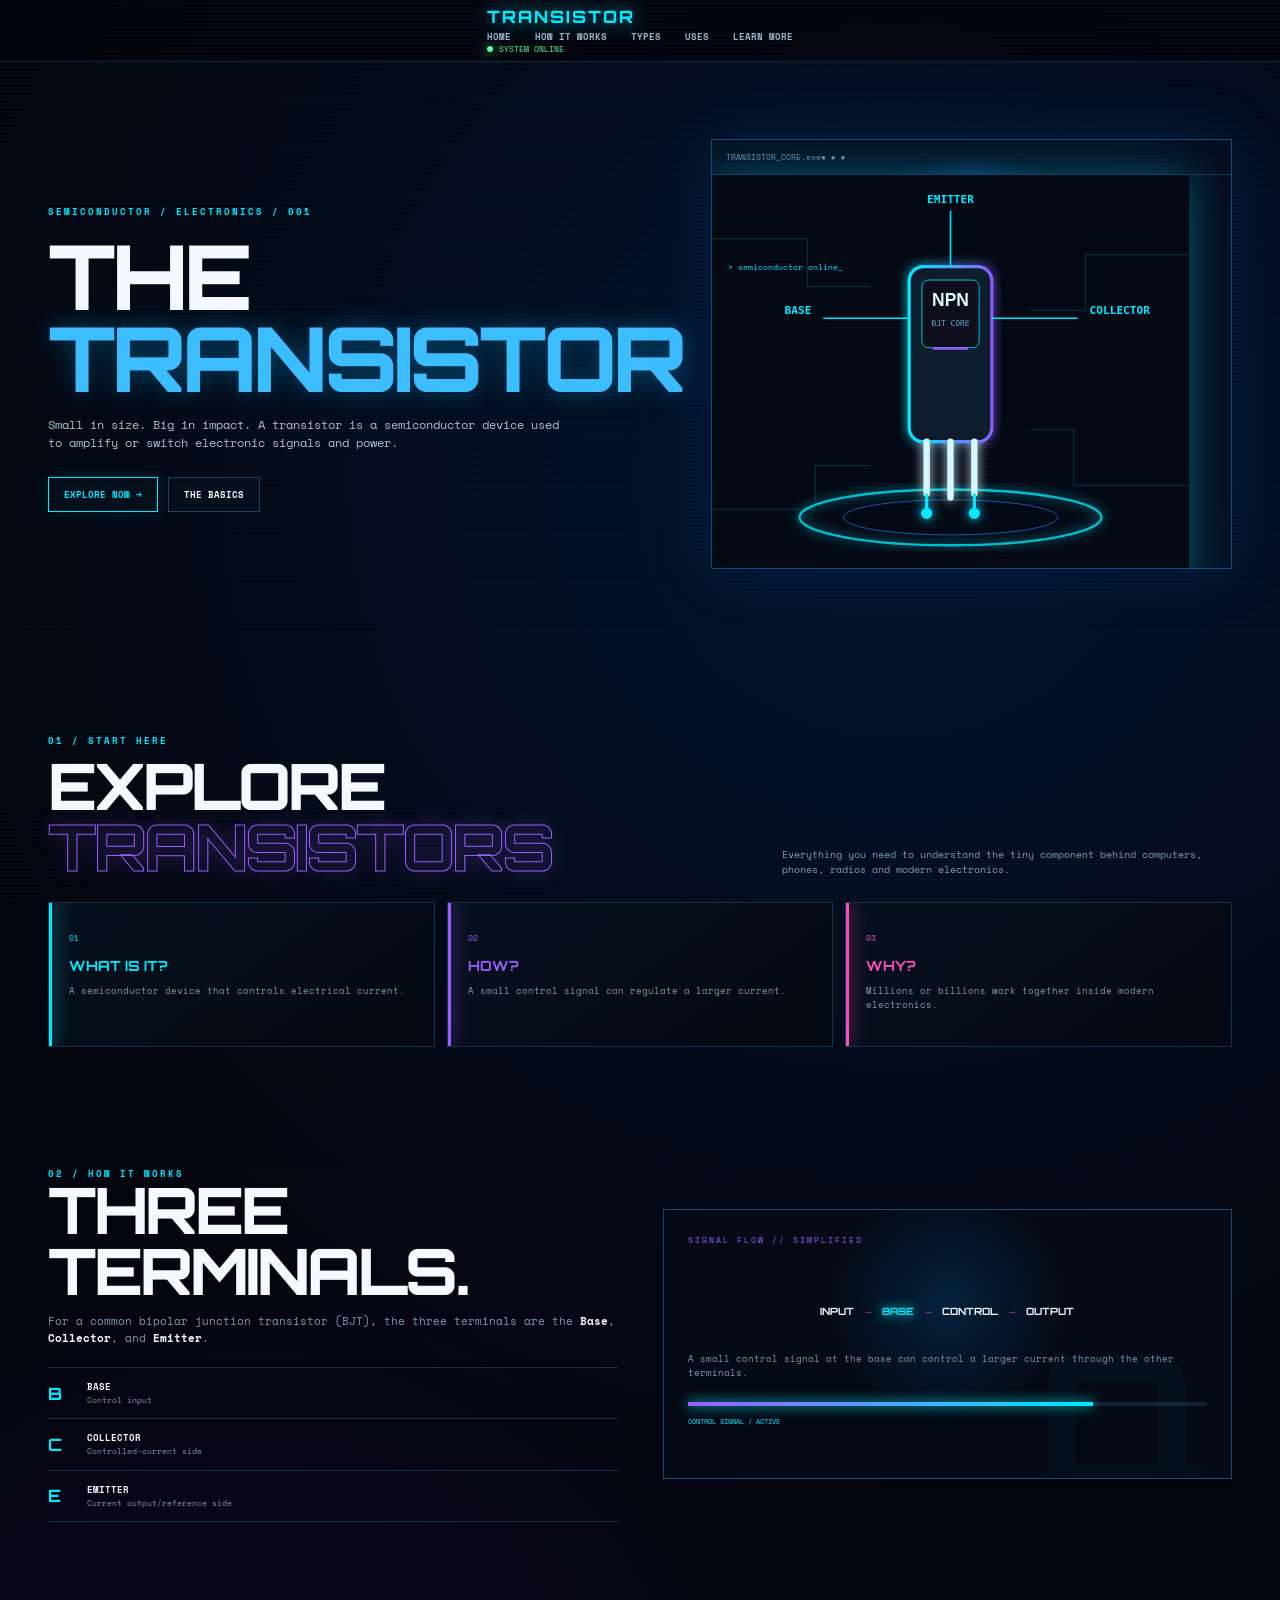
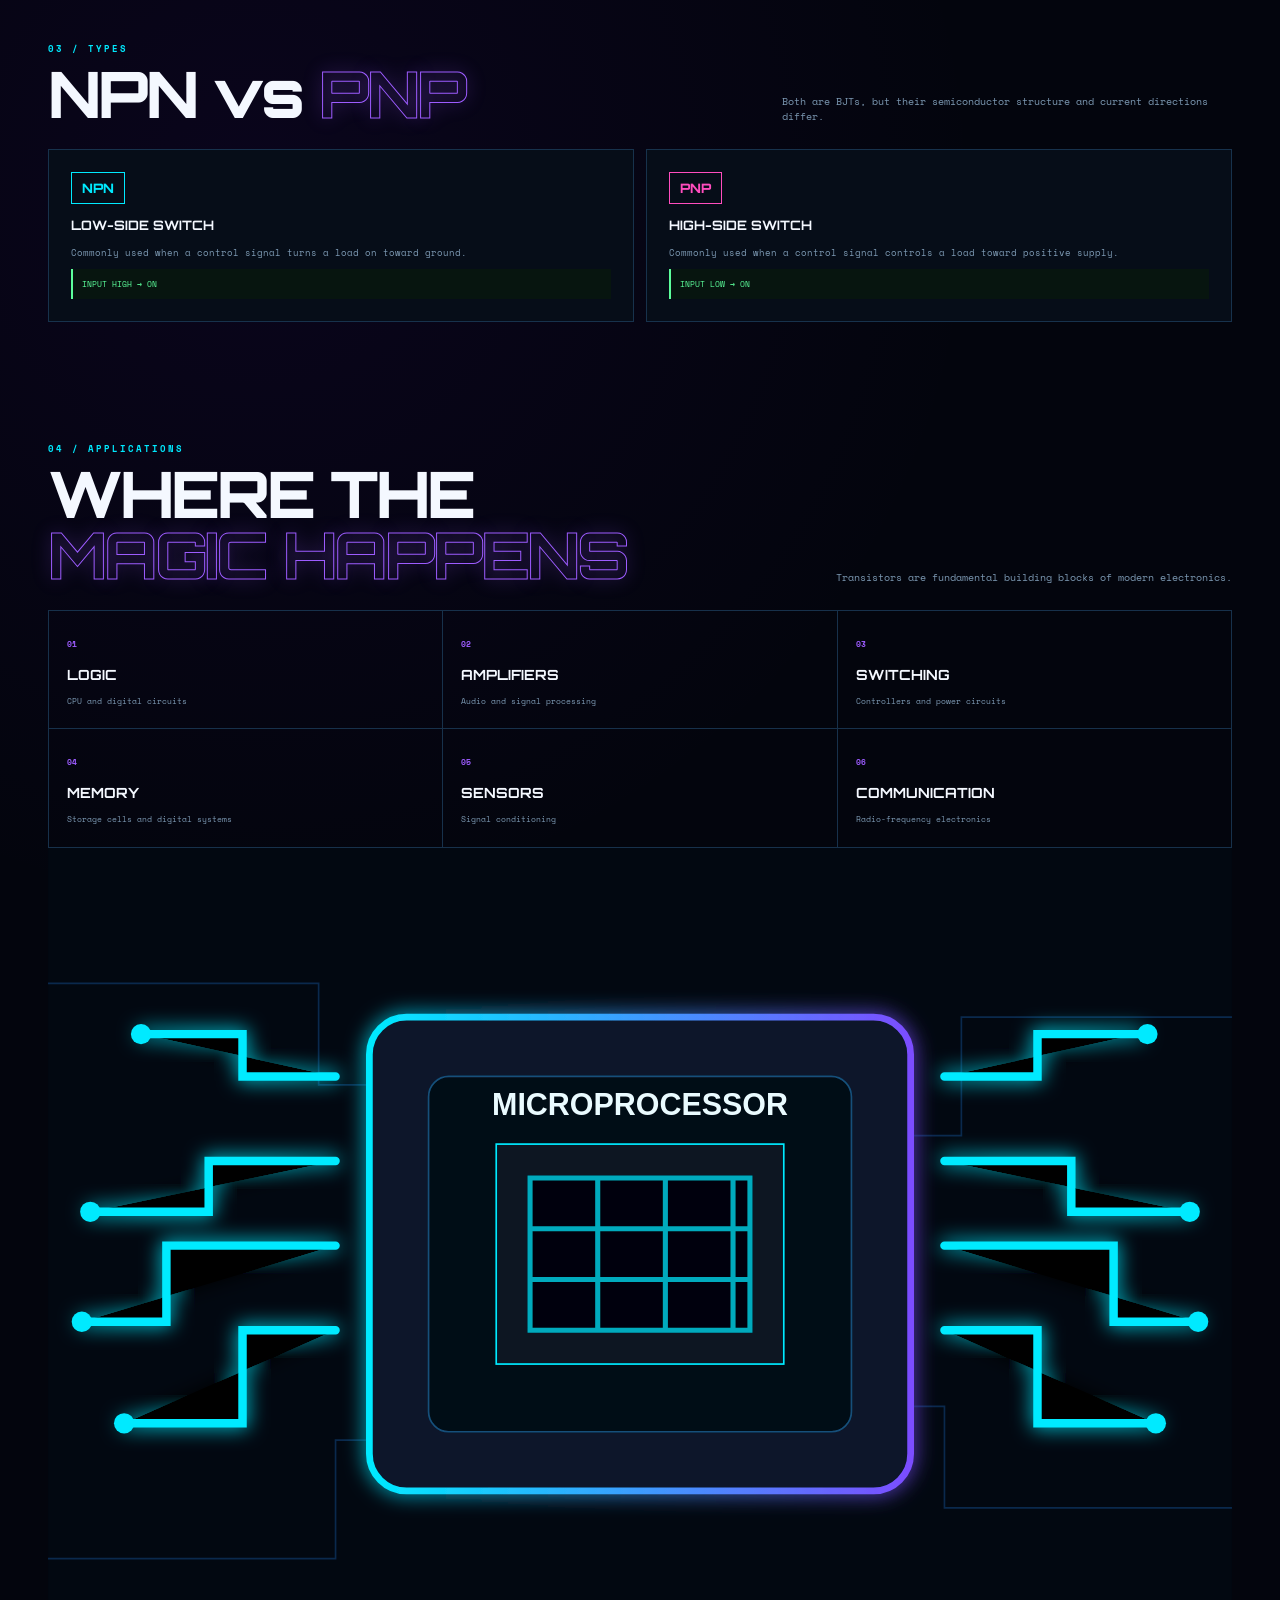
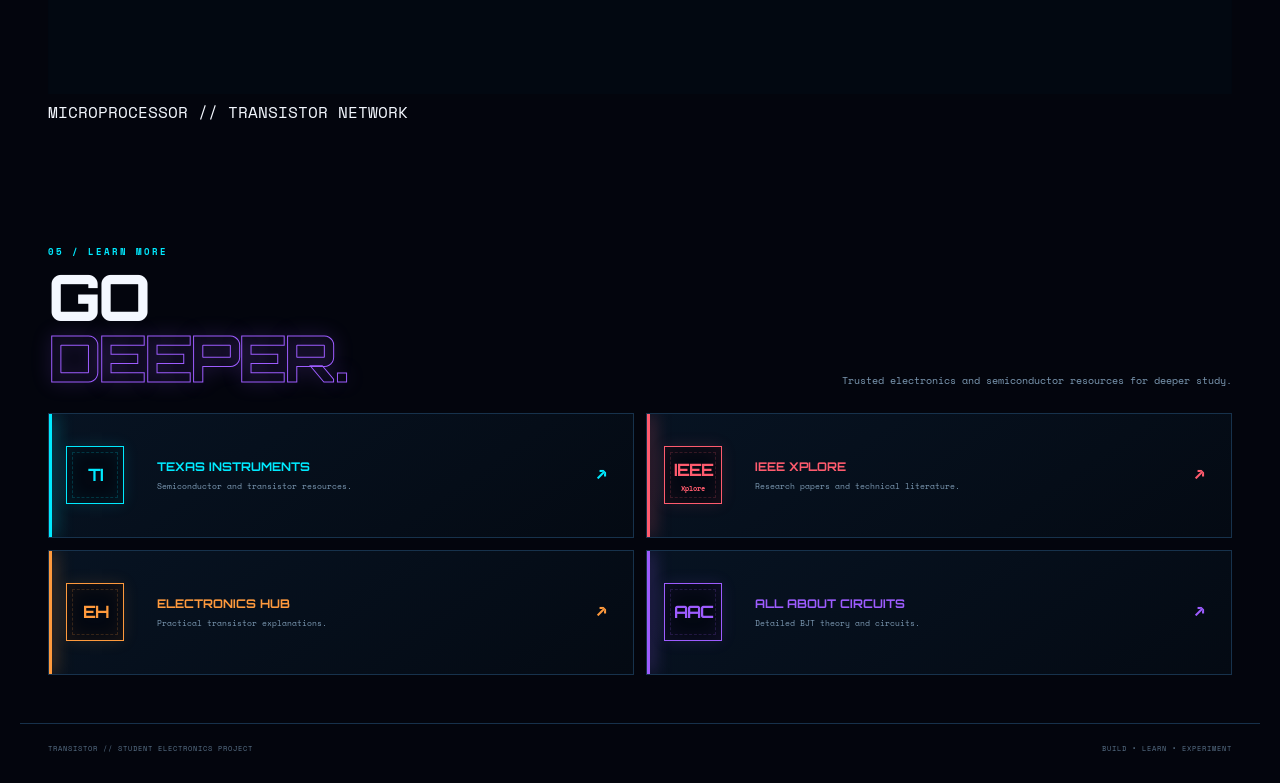
==== commit de5f29ab: "Compact cyberpunk layout and reduce oversized visuals" ====
--- a/index.html
+++ b/index.html
@@ -1,24 +1 @@
-<!doctype html>
-<html lang="en">
-<head>
-  <meta charset="utf-8">
-  <meta name="viewport" content="width=device-width, initial-scale=1">
-  <meta name="description" content="A student-friendly interactive guide to transistors — what they are, how they work, NPN vs PNP, applications, and advanced resources.">
-  <title>TRANSISTOR // ELECTRONICS CORE</title>
-  <link rel="preconnect" href="https://fonts.googleapis.com">
-  <link rel="preconnect" href="https://fonts.gstatic.com" crossorigin>
-  <link href="https://fonts.googleapis.com/css2?family=Orbitron:wght@500;600;700;800&family=Space+Mono:wght@400;700&display=swap" rel="stylesheet">
-  <link rel="stylesheet" href="style3.css">
-</head>
-<body>
-  <div class="grid" aria-hidden="true"></div>
-  <header class="topbar"><div class="section-shell" style="width:100%;display:flex;align-items:center;justify-content:space-between"><a class="brand" href="#top">TRANSISTOR</a><nav><a href="#what">HOME</a><a href="#how">HOW IT WORKS</a><a href="#types">TYPES</a><a href="#uses">USES</a><a href="#resources">LEARN MORE</a></nav><div class="status"><i></i> SYSTEM ONLINE</div></div></header>
-  <main id="top">
-    <section class="hero section-shell"><div class="hero-copy"><p class="eyebrow">SEMICONDUCTOR / ELECTRONICS / 001</p><h1>THE<br><span>TRANSISTOR</span></h1><p class="hero-text">Small in size. Big in impact. A transistor is a semiconductor device used to amplify or switch electronic signals and power.</p><div class="hero-actions"><a class="btn primary" href="#what">EXPLORE NOW →</a><a class="btn" href="#how">WATCH THE BASICS</a></div></div><div class="hero-terminal"><div class="terminal-head"><span>TRANSISTOR_CORE.exe</span><span>● ● ●</span></div><div class="terminal-body"><p><span class="prompt">&gt;</span> loading semiconductor...</p><p><span class="ok">[OK]</span> three terminals detected</p><p><span class="ok">[OK]</span> signal control enabled</p><p><span class="ok">[OK]</span> amplification available</p><img class="hero-art" src="assets/transistor.svg" alt="Neon illustration of a transistor with base, collector and emitter labels"><p class="cursor">&gt; semiconductor online_</p></div></div></section>
-    <section id="what" class="content-section section-shell"><div class="section-label">01 / START HERE</div><div class="section-heading"><h2>EXPLORE<br><em>TRANSISTORS</em></h2><p>Everything you need to understand the tiny component behind computers, phones, radios and modern electronics.</p></div><div class="cards three"><article class="card accent-cyan"><span class="card-no">01</span><h3>WHAT IS A TRANSISTOR?</h3><p>Learn the basic idea, why it matters and how semiconductor material lets us control electrical signals.</p></article><article class="card accent-purple"><span class="card-no">02</span><h3>HOW DOES IT WORK?</h3><p>Understand the simple relationship between an input signal, transistor control and output current.</p></article><article class="card accent-pink"><span class="card-no">03</span><h3>WHY IS IT IMPORTANT?</h3><p>Billions of transistors working together can form the logic and memory inside a computer processor.</p></article></div></section>
-    <section id="how" class="content-section section-shell split"><div><div class="section-label">02 / HOW IT WORKS</div><h2>THREE<br><span>TERMINALS.</span></h2><p class="lead">For a common bipolar junction transistor (BJT), the three terminals are the <strong>Base</strong>, <strong>Collector</strong>, and <strong>Emitter</strong>.</p><div class="terminal-list"><div><b>B</b><span><strong>BASE</strong><small>Control input</small></span></div><div><b>C</b><span><strong>COLLECTOR</strong><small>Controlled-current side</small></span></div><div><b>E</b><span><strong>EMITTER</strong><small>Current output/reference side</small></span></div></div></div><div class="explainer"><div class="explainer-top">SIGNAL FLOW // SIMPLIFIED</div><div class="flow"><span>INPUT</span><b>→</b><span class="glow">BASE</span><b>→</b><span>CONTROL</span><b>→</b><span>OUTPUT</span></div><p>A small control signal at the base can control a larger current through the other terminals. That is the basic idea behind transistor switching and amplification.</p><div class="meter"><span style="width:78%"></span></div><small>CONTROL SIGNAL / ACTIVE</small></div></section>
-    <section id="types" class="content-section section-shell"><div class="section-label">03 / TYPES</div><div class="section-heading"><h2>NPN vs <em>PNP</em></h2><p>Both are BJTs, but their semiconductor structure and current directions differ.</p></div><div class="compare"><article class="type-card"><div class="type-badge">NPN</div><h3>LOW-SIDE SWITCH</h3><p>Often used when a control signal turns a load on by allowing current to flow toward ground.</p><div class="mini-code">INPUT HIGH → TRANSISTOR ON</div></article><article class="type-card"><div class="type-badge pnp">PNP</div><h3>HIGH-SIDE SWITCH</h3><p>Often used when a control signal controls a load connected toward the positive supply.</p><div class="mini-code">INPUT LOW → TRANSISTOR ON</div></article></div><div class="note">TIP: Real transistor circuits depend on biasing, voltage, current, load and the specific device. This page keeps the first concepts intentionally simple.</div></section>
-    <section id="uses" class="content-section section-shell"><div class="section-label">04 / APPLICATIONS</div><div class="section-heading"><h2>WHERE THE<br><em>MAGIC HAPPENS</em></h2><p>Transistors are fundamental building blocks of modern electronics.</p></div><div class="chip-showcase"><img src="assets/chip.svg" alt="Neon illustration of a microprocessor chip connected to circuit traces"><div class="chip-caption"><span>MICROPROCESSOR / TRANSISTOR NETWORK</span><span>10⁹+ SWITCHING ELEMENTS</span></div></div><div class="use-grid"><div class="use"><b>01</b><span>LOGIC</span><small>CPU and digital circuits</small></div><div class="use"><b>02</b><span>AMPLIFIERS</span><small>Audio and signal processing</small></div><div class="use"><b>03</b><span>SWITCHING</span><small>Controllers and power circuits</small></div><div class="use"><b>04</b><span>MEMORY</span><small>Storage cells and digital systems</small></div><div class="use"><b>05</b><span>SENSORS</span><small>Signal conditioning</small></div><div class="use"><b>06</b><span>COMMUNICATION</span><small>Radio-frequency electronics</small></div></div><div class="circuit-showcase"><img src="assets/circuit.svg" alt="Neon circuit-board illustration showing transistor logic paths"></div></section>
-    <section id="resources" class="content-section section-shell resources"><div class="section-label">05 / LEARN MORE</div><div class="section-heading"><h2>GO<br><em>DEEPER.</em></h2><p>Want the seriously technical version? Jump straight to trusted electronics, semiconductor and research resources.</p></div><div class="resource-cards"><a class="resource-card ti" href="https://www.ti.com/product-category/passive-discrete/transistors/overview.html" target="_blank" rel="noopener noreferrer"><div class="resource-logo"><strong>TI</strong></div><div><h3>TEXAS INSTRUMENTS</h3><p>Transistors, application material and semiconductor design resources.</p></div><b>↗</b></a><a class="resource-card ieee" href="https://ieeexplore.ieee.org/" target="_blank" rel="noopener noreferrer"><div class="resource-logo"><strong>IEEE</strong><span>Xplore</span></div><div><h3>IEEE XPLORE</h3><p>Technical papers and research in electronics, electrical engineering and semiconductors.</p></div><b>↗</b></a><a class="resource-card hub" href="https://www.electronicshub.org/introduction-to-transistors/" target="_blank" rel="noopener noreferrer"><div class="resource-logo"><strong>EH</strong></div><div><h3>ELECTRONICS HUB</h3><p>Transistor history, symbols, operation modes and practical explanations.</p></div><b>↗</b></a><a class="resource-card aac" href="https://www.allaboutcircuits.com/textbook/semiconductors/chpt-4/bipolar-junction-transistors-bjt/" target="_blank" rel="noopener noreferrer"><div class="resource-logo"><strong>AAC</strong></div><div><h3>ALL ABOUT CIRCUITS</h3><p>Detailed BJT theory, circuits, switching and semiconductor fundamentals.</p></div><b>↗</b></a></div><p class="advanced-warning">ADVANCED RESOURCE ACCESS // Some pages use equations, circuit theory and semiconductor terminology.</p></section>
-  </main><footer class="footer section-shell"><span>TRANSISTOR // STUDENT ELECTRONICS PROJECT</span><span>BUILD • LEARN • EXPERIMENT</span></footer><script src="script.js"></script>
-</body></html>
+<!doctype html><html lang="en"><head><meta charset="utf-8"><meta name="viewport" content="width=device-width,initial-scale=1"><meta name="description" content="A student-friendly guide to transistors."><title>TRANSISTOR // ELECTRONICS CORE</title><link rel="preconnect" href="https://fonts.googleapis.com"><link rel="preconnect" href="https://fonts.gstatic.com" crossorigin><link href="https://fonts.googleapis.com/css2?family=Orbitron:wght@500;600;700;800&family=Space+Mono:wght@400;700&display=swap" rel="stylesheet"><link rel="stylesheet" href="style3.css"></head><body><div class="grid" aria-hidden="true"></div><header class="topbar"><div class="section-shell top-inner"><a class="brand" href="#top">TRANSISTOR</a><nav><a href="#what">HOME</a><a href="#how">HOW IT WORKS</a><a href="#types">TYPES</a><a href="#uses">USES</a><a href="#resources">LEARN MORE</a></nav><div class="status"><i></i>SYSTEM ONLINE</div></div></header><main id="top"><section class="hero section-shell"><div class="hero-copy"><p class="eyebrow">SEMICONDUCTOR / ELECTRONICS / 001</p><h1>THE<br><span>TRANSISTOR</span></h1><p class="hero-text">Small in size. Big in impact. A transistor is a semiconductor device used to amplify or switch electronic signals and power.</p><div class="hero-actions"><a class="btn primary" href="#what">EXPLORE NOW →</a><a class="btn" href="#how">THE BASICS</a></div></div><div class="hero-terminal"><div class="terminal-head"><span>TRANSISTOR_CORE.exe</span><span>● ● ●</span></div><div class="terminal-body"><p><span class="prompt">&gt;</span> loading semiconductor...</p><p><span class="ok">[OK]</span> three terminals detected</p><img class="hero-art" src="assets/transistor.svg" alt="Neon transistor illustration"><p class="cursor">&gt; semiconductor online_</p></div></div></section><section id="what" class="content-section section-shell"><div class="section-label">01 / START HERE</div><div class="section-heading"><h2>EXPLORE<br><em>TRANSISTORS</em></h2><p>Everything you need to understand the tiny component behind computers, phones, radios and modern electronics.</p></div><div class="cards three"><article class="card accent-cyan"><span class="card-no">01</span><h3>WHAT IS IT?</h3><p>A semiconductor device that controls electrical current.</p></article><article class="card accent-purple"><span class="card-no">02</span><h3>HOW?</h3><p>A small control signal can regulate a larger current.</p></article><article class="card accent-pink"><span class="card-no">03</span><h3>WHY?</h3><p>Millions or billions work together inside modern electronics.</p></article></div></section><section id="how" class="content-section section-shell split"><div><div class="section-label">02 / HOW IT WORKS</div><h2>THREE<br><span>TERMINALS.</span></h2><p class="lead">For a common bipolar junction transistor (BJT), the three terminals are the <strong>Base</strong>, <strong>Collector</strong>, and <strong>Emitter</strong>.</p><div class="terminal-list"><div><b>B</b><span><strong>BASE</strong><small>Control input</small></span></div><div><b>C</b><span><strong>COLLECTOR</strong><small>Controlled-current side</small></span></div><div><b>E</b><span><strong>EMITTER</strong><small>Current output/reference side</small></span></div></div></div><div class="explainer"><div class="explainer-top">SIGNAL FLOW // SIMPLIFIED</div><div class="flow"><span>INPUT</span><b>→</b><span class="glow">BASE</span><b>→</b><span>CONTROL</span><b>→</b><span>OUTPUT</span></div><p>A small control signal at the base can control a larger current through the other terminals.</p><div class="meter"><span style="width:78%"></span></div><small>CONTROL SIGNAL / ACTIVE</small></div></section><section id="types" class="content-section section-shell"><div class="section-label">03 / TYPES</div><div class="section-heading"><h2>NPN vs <em>PNP</em></h2><p>Both are BJTs, but their semiconductor structure and current directions differ.</p></div><div class="compare"><article class="type-card"><div class="type-badge">NPN</div><h3>LOW-SIDE SWITCH</h3><p>Commonly used when a control signal turns a load on toward ground.</p><div class="mini-code">INPUT HIGH → ON</div></article><article class="type-card"><div class="type-badge pnp">PNP</div><h3>HIGH-SIDE SWITCH</h3><p>Commonly used when a control signal controls a load toward positive supply.</p><div class="mini-code">INPUT LOW → ON</div></article></div></section><section id="uses" class="content-section section-shell"><div class="section-label">04 / APPLICATIONS</div><div class="section-heading"><h2>WHERE THE<br><em>MAGIC HAPPENS</em></h2><p>Transistors are fundamental building blocks of modern electronics.</p></div><div class="use-grid"><div class="use"><b>01</b><span>LOGIC</span><small>CPU and digital circuits</small></div><div class="use"><b>02</b><span>AMPLIFIERS</span><small>Audio and signal processing</small></div><div class="use"><b>03</b><span>SWITCHING</span><small>Controllers and power circuits</small></div><div class="use"><b>04</b><span>MEMORY</span><small>Storage cells and digital systems</small></div><div class="use"><b>05</b><span>SENSORS</span><small>Signal conditioning</small></div><div class="use"><b>06</b><span>COMMUNICATION</span><small>Radio-frequency electronics</small></div></div><div class="chip-strip"><img src="assets/chip.svg" alt="Neon microprocessor illustration"><span>MICROPROCESSOR // TRANSISTOR NETWORK</span></div></section><section id="resources" class="content-section section-shell resources"><div class="section-label">05 / LEARN MORE</div><div class="section-heading"><h2>GO<br><em>DEEPER.</em></h2><p>Trusted electronics and semiconductor resources for deeper study.</p></div><div class="resource-cards"><a class="resource-card ti" href="https://www.ti.com/product-category/passive-discrete/transistors/overview.html" target="_blank" rel="noopener"><div class="resource-logo"><strong>TI</strong></div><div><h3>TEXAS INSTRUMENTS</h3><p>Semiconductor and transistor resources.</p></div><b>↗</b></a><a class="resource-card ieee" href="https://ieeexplore.ieee.org/" target="_blank" rel="noopener"><div class="resource-logo"><strong>IEEE</strong><span>Xplore</span></div><div><h3>IEEE XPLORE</h3><p>Research papers and technical literature.</p></div><b>↗</b></a><a class="resource-card hub" href="https://www.electronicshub.org/introduction-to-transistors/" target="_blank" rel="noopener"><div class="resource-logo"><strong>EH</strong></div><div><h3>ELECTRONICS HUB</h3><p>Practical transistor explanations.</p></div><b>↗</b></a><a class="resource-card aac" href="https://www.allaboutcircuits.com/textbook/semiconductors/chpt-4/bipolar-junction-transistors-bjt/" target="_blank" rel="noopener"><div class="resource-logo"><strong>AAC</strong></div><div><h3>ALL ABOUT CIRCUITS</h3><p>Detailed BJT theory and circuits.</p></div><b>↗</b></a></div></section></main><footer class="footer section-shell"><span>TRANSISTOR // STUDENT ELECTRONICS PROJECT</span><span>BUILD • LEARN • EXPERIMENT</span></footer><script src="script.js"></script></body></html>
